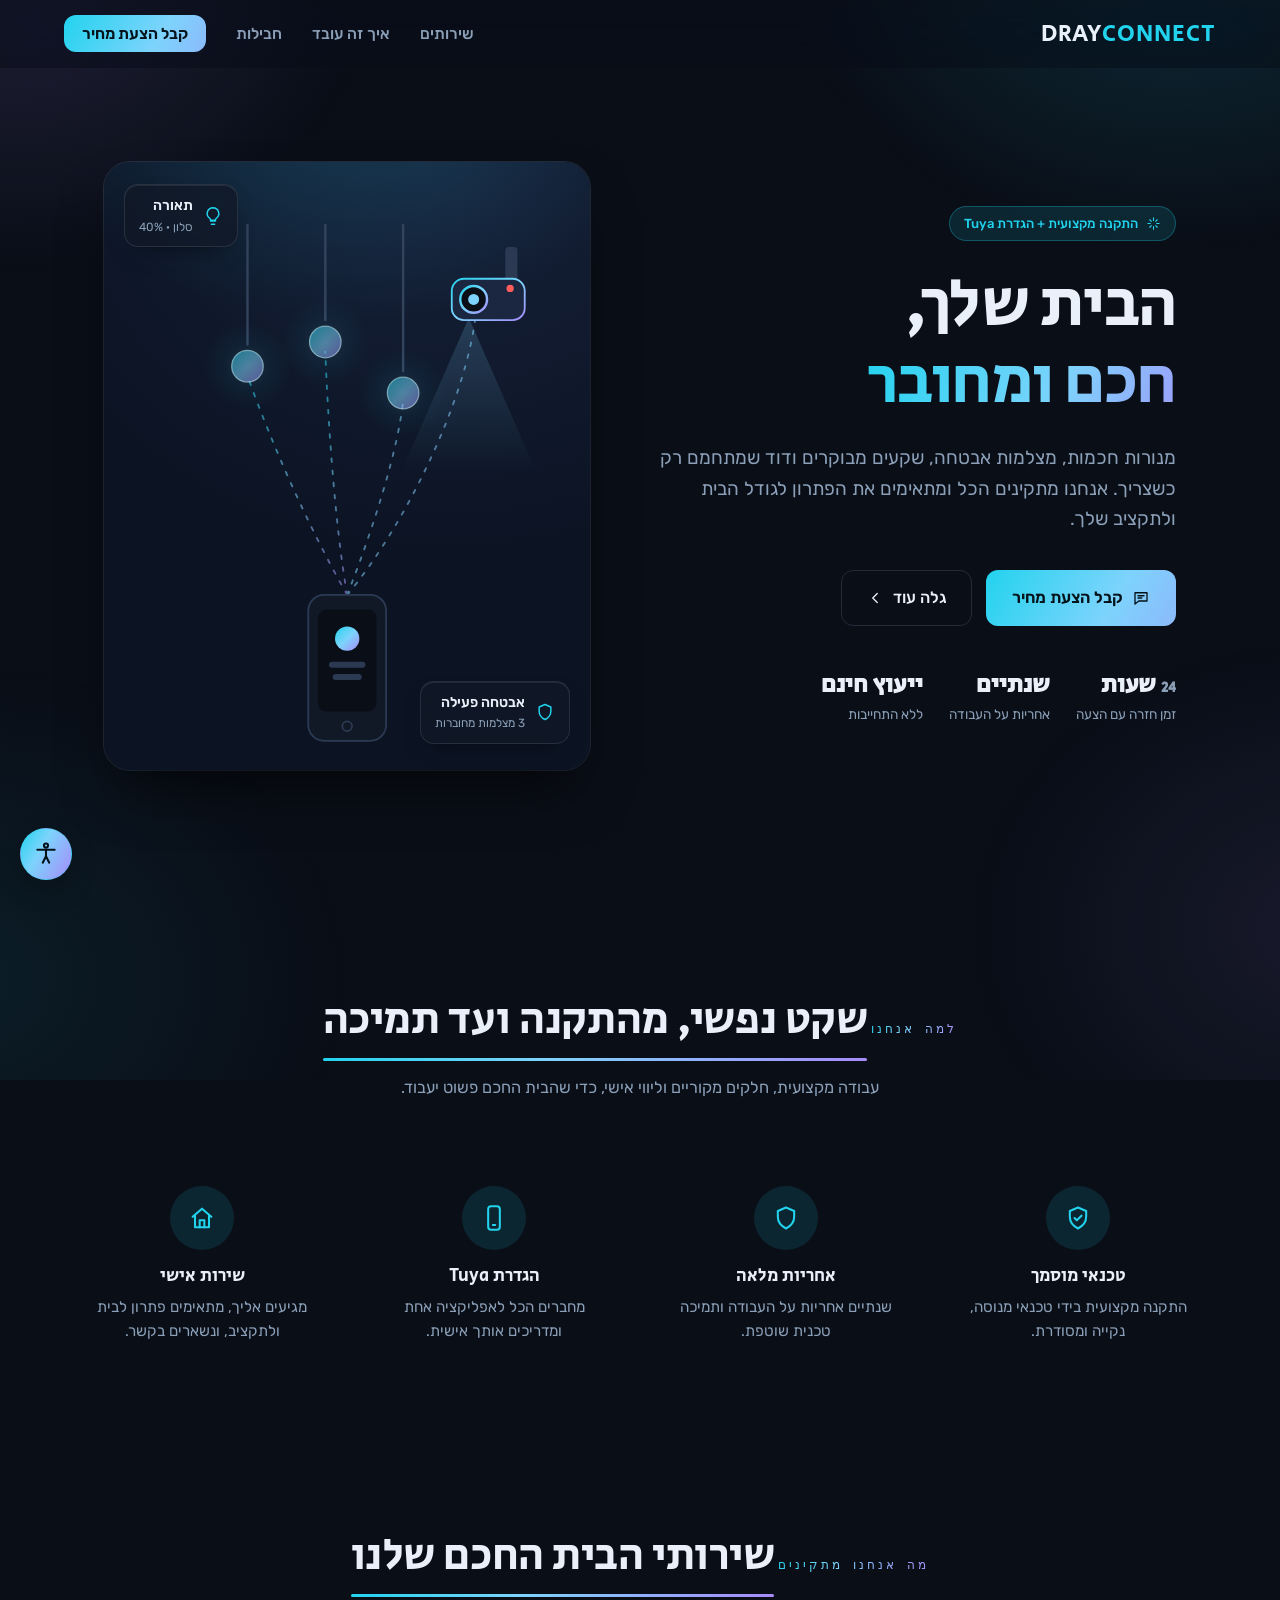
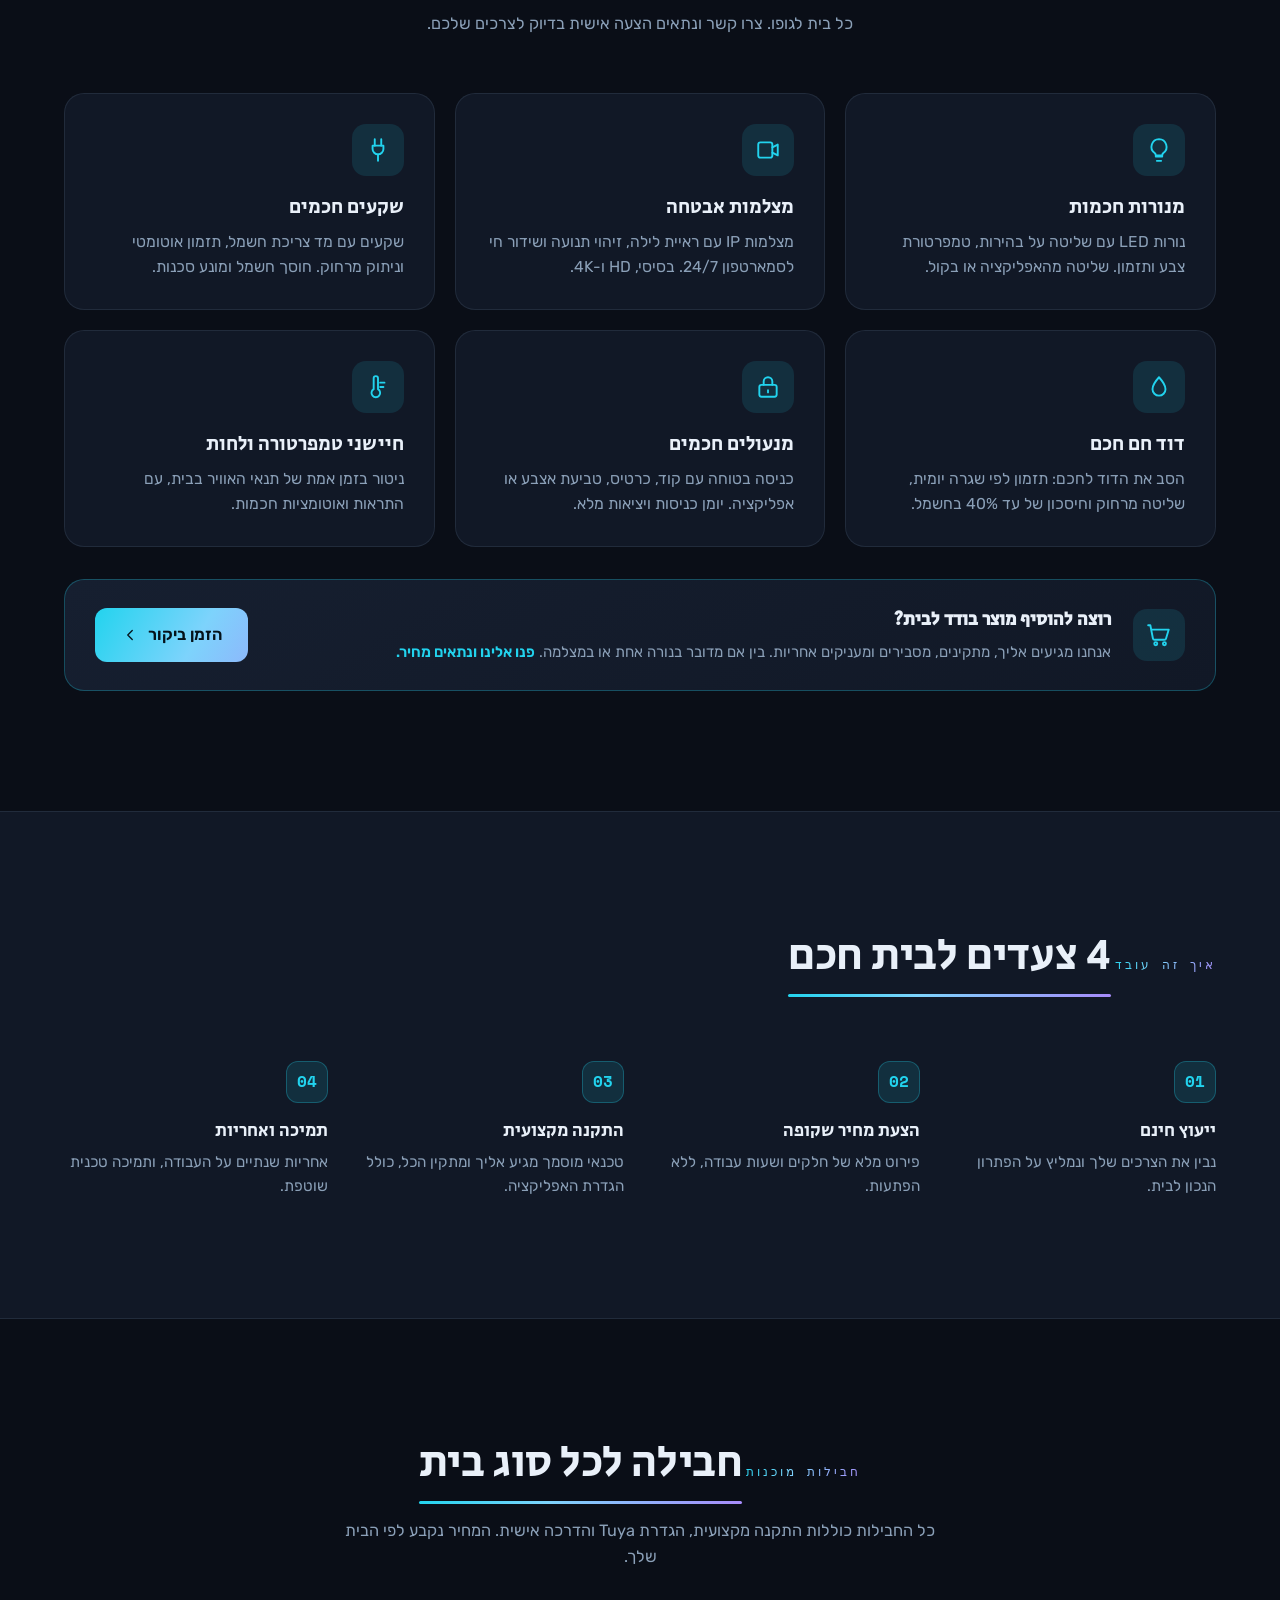
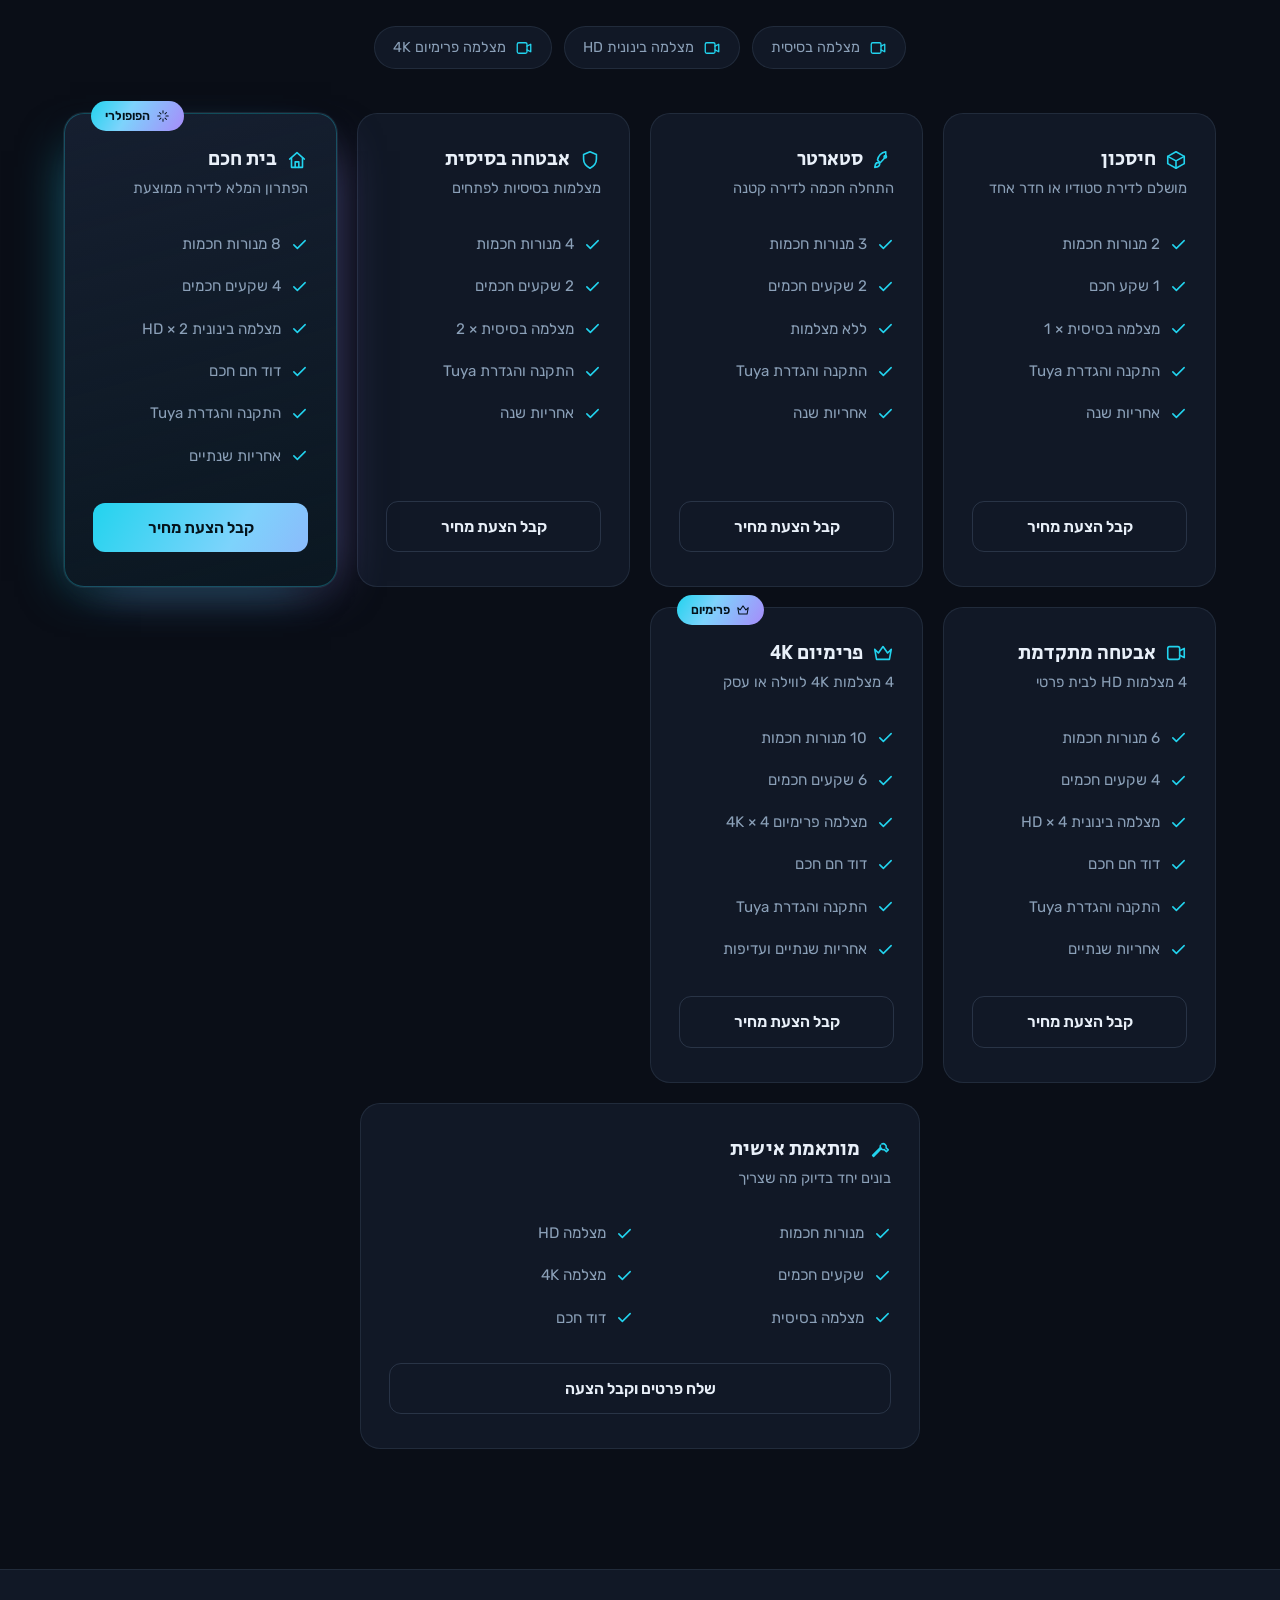
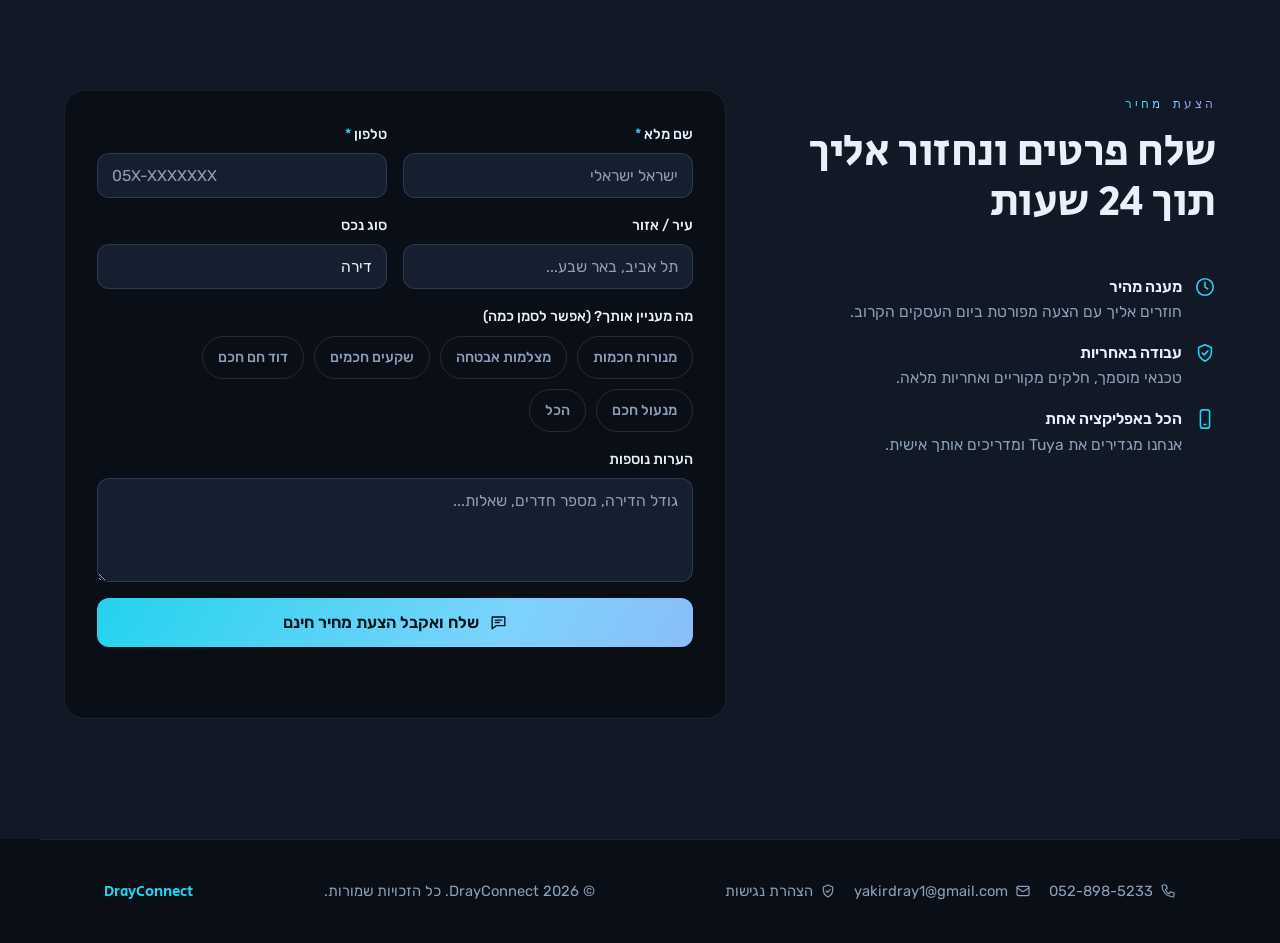
==== index.html @ 4c5d15d2 "DrayConnect web (html.css.js)" ====
<!DOCTYPE html>
<html lang="he" dir="rtl">
<head>
  <meta charset="UTF-8">
  <meta name="viewport" content="width=device-width, initial-scale=1.0">
  <title>DrayConnect | בית חכם בלחיצת כפתור</title>
  <meta name="description" content="DrayConnect מתקינה בתים חכמים: מנורות, מצלמות, שקעים ודוד חכם. ייעוץ חינם, התקנה מקצועית והגדרת Tuya. קבלו הצעת מחיר תוך 24 שעות.">
  <link rel="preconnect" href="https://fonts.googleapis.com">
  <link rel="preconnect" href="https://fonts.gstatic.com" crossorigin>
  <link href="https://fonts.googleapis.com/css2?family=Secular+One&family=Rubik:wght@400;500;600;700&family=Heebo:wght@400;500;600&family=Space+Mono:wght@400;700&display=swap" rel="stylesheet">
  <link rel="stylesheet" href="style.css">
  <!-- Accessibility prefs bootstrap: applies saved user preferences before first paint (no flash) -->
  <script>
    (function () {
      try {
        var raw = localStorage.getItem('drayconnect_a11y_v1');
        if (!raw) return;
        var p = JSON.parse(raw);
        if (p.version !== 1) return;
        var c = document.documentElement.classList;
        c.toggle('a11y-links', !!p.links);
        c.toggle('a11y-contrast-high', p.contrast === 'high');
        c.toggle('a11y-contrast-invert', p.contrast === 'invert');
        c.toggle('a11y-contrast-mono', p.contrast === 'mono');
        c.toggle('a11y-text-115', p.textSize === 115);
        c.toggle('a11y-text-130', p.textSize === 130);
        c.toggle('a11y-text-150', p.textSize === 150);
        c.toggle('a11y-lines-16', p.lineSpacing === 16);
        c.toggle('a11y-lines-20', p.lineSpacing === 20);
        c.toggle('a11y-readable-font', !!p.readableFont);
        c.toggle('a11y-highlight-headings', !!p.highlightHeadings);
        c.toggle('a11y-cursor-black', !!p.cursorBlack);
        c.toggle('a11y-cursor-large', !!p.cursorLarge);
        c.toggle('a11y-reduce-motion', !!p.reduceMotion);
      } catch (e) {}
    })();
  </script>
</head>
<body>

  <!-- Skip link (IS 5568 / WCAG 2.4.1) -->
  <a href="#main" class="skip-link">דלג לתוכן הראשי</a>

  <!-- ICON SPRITE (Phosphor-style stroke set) -->
  <svg width="0" height="0" style="position:absolute" aria-hidden="true">
    <defs>
      <symbol id="i-bulb" viewBox="0 0 24 24"><path d="M9 18h6M10 22h4"/><path d="M12 2a7 7 0 0 0-4 12.7c.6.5 1 1.3 1 2.1V17h6v-.2c0-.8.4-1.6 1-2.1A7 7 0 0 0 12 2Z"/></symbol>
      <symbol id="i-cam" viewBox="0 0 24 24"><path d="M3 7a2 2 0 0 1 2-2h9a2 2 0 0 1 2 2v10a2 2 0 0 1-2 2H5a2 2 0 0 1-2-2Z"/><path d="M16 9.5 21 7v10l-5-2.5"/></symbol>
      <symbol id="i-plug" viewBox="0 0 24 24"><path d="M9 2v6M15 2v6"/><path d="M7 8h10v3a5 5 0 0 1-10 0Z"/><path d="M12 16v6"/></symbol>
      <symbol id="i-water" viewBox="0 0 24 24"><path d="M12 3s6 6.6 6 11a6 6 0 0 1-12 0c0-4.4 6-11 6-11Z"/></symbol>
      <symbol id="i-lock" viewBox="0 0 24 24"><rect x="4" y="10" width="16" height="11" rx="2"/><path d="M8 10V7a4 4 0 0 1 8 0v3"/><path d="M12 15v2"/></symbol>
      <symbol id="i-temp" viewBox="0 0 24 24"><path d="M12 14V4a2 2 0 0 0-4 0v10a4 4 0 1 0 4 0Z"/><path d="M14 8h4M14 12h3"/></symbol>
      <symbol id="i-cart" viewBox="0 0 24 24"><circle cx="9" cy="20" r="1.4"/><circle cx="17" cy="20" r="1.4"/><path d="M2 3h2l2.4 12.2a1.5 1.5 0 0 0 1.5 1.2h9.1a1.5 1.5 0 0 0 1.5-1.2L21 7H5.5"/></symbol>
      <symbol id="i-shield" viewBox="0 0 24 24"><path d="M12 3 5 6v5c0 4.5 3 8 7 10 4-2 7-5.5 7-10V6Z"/></symbol>
      <symbol id="i-home" viewBox="0 0 24 24"><path d="M4 11 12 4l8 7"/><path d="M6 10v10h12V10"/><path d="M10 20v-6h4v6"/></symbol>
      <symbol id="i-package" viewBox="0 0 24 24"><path d="M3 8 12 3l9 5v8l-9 5-9-5Z"/><path d="M3 8l9 5 9-5M12 13v8"/></symbol>
      <symbol id="i-rocket" viewBox="0 0 24 24"><path d="M5 15c-1.5 1-2 5-2 5s4-.5 5-2c.6-.9.5-2.1-.4-2.9-.9-.8-2-.7-2.6.9Z"/><path d="M9 15l-3-3c1-5 4-8 9-9 1 5-2 8-6 12Z"/><circle cx="14.5" cy="8.5" r="1.3"/></symbol>
      <symbol id="i-crown" viewBox="0 0 24 24"><path d="M3 8l4 4 5-7 5 7 4-4-2 11H5Z"/></symbol>
      <symbol id="i-tools" viewBox="0 0 24 24"><path d="M14 6.5a3.5 3.5 0 0 1 4.7 4.2L21 13l-2 2-2.3-2.3a3.5 3.5 0 0 1-4.2-4.7"/><path d="M12.5 10.5 4 19l1 1 8.5-8.5"/></symbol>
      <symbol id="i-check" viewBox="0 0 24 24"><path d="M4 12.5 9 17.5 20 6.5"/></symbol>
      <symbol id="i-chat" viewBox="0 0 24 24"><path d="M4 5h16v11H9l-5 4Z"/><path d="M8 9h8M8 12h5"/></symbol>
      <symbol id="i-arrow" viewBox="0 0 24 24"><path d="M15 6l-6 6 6 6"/></symbol>
      <symbol id="i-phone" viewBox="0 0 24 24"><path d="M5 3h4l2 5-3 2a12 12 0 0 0 6 6l2-3 5 2v4a2 2 0 0 1-2 2A17 17 0 0 1 3 5a2 2 0 0 1 2-2Z"/></symbol>
      <symbol id="i-mail" viewBox="0 0 24 24"><rect x="3" y="5" width="18" height="14" rx="2"/><path d="m3 7 9 6 9-6"/></symbol>
      <symbol id="i-spark" viewBox="0 0 24 24"><path d="M12 3v4M12 17v4M3 12h4M17 12h4M6 6l2.5 2.5M15.5 15.5 18 18M18 6l-2.5 2.5M8.5 15.5 6 18"/></symbol>
      <symbol id="i-app" viewBox="0 0 24 24"><rect x="7" y="2" width="10" height="20" rx="2.5"/><path d="M11 18h2"/></symbol>
      <symbol id="i-clock" viewBox="0 0 24 24"><circle cx="12" cy="12" r="9"/><path d="M12 7v5l3 2"/></symbol>
      <symbol id="i-badge" viewBox="0 0 24 24"><path d="M12 3 5 6v5c0 4.5 3 8 7 10 4-2 7-5.5 7-10V6Z"/><path d="M9 12l2 2 4-4"/></symbol>
    </defs>
  </svg>

  <!-- NAV -->
  <header>
    <nav id="nav" aria-label="ניווט ראשי">
      <a href="#" class="logo" aria-label="DrayConnect, לדף הבית">DRAY<span>CONNECT</span></a>
      <ul class="nav-links">
        <li><a href="#services">שירותים</a></li>
        <li><a href="#process">איך זה עובד</a></li>
        <li><a href="#pricing">חבילות</a></li>
        <li class="nav-cta-li"><a href="#quote" class="nav-cta">קבל הצעת מחיר</a></li>
      </ul>
    </nav>
  </header>

  <!-- MAIN -->
  <main id="main" tabindex="-1">

  <!-- HERO -->
  <section class="hero" aria-labelledby="hero-title">
    <div class="hero-copy">
      <span class="hero-eyebrow"><svg class="ic" aria-hidden="true" focusable="false"><use href="#i-spark"/></svg> התקנה מקצועית + הגדרת Tuya</span>
      <h1 id="hero-title">הבית שלך,<br><span class="highlight">חכם ומחובר</span></h1>
      <p class="hero-sub">
        מנורות חכמות, מצלמות אבטחה, שקעים מבוקרים ודוד שמתחמם רק כשצריך.
        אנחנו מתקינים הכל ומתאימים את הפתרון לגודל הבית ולתקציב שלך.
      </p>
      <div class="hero-btns">
        <a href="#quote" class="btn-primary"><svg class="ic" aria-hidden="true" focusable="false"><use href="#i-chat"/></svg> קבל הצעת מחיר</a>
        <a href="#services" class="btn-secondary">גלה עוד <svg class="ic" aria-hidden="true" focusable="false"><use href="#i-arrow"/></svg></a>
      </div>
      <div class="hero-trust">
        <div><b><span class="count" data-count="24">24</span> שעות</b><span>זמן חזרה עם הצעה</span></div>
        <div><b>שנתיים</b><span>אחריות על העבודה</span></div>
        <div><b>ייעוץ חינם</b><span>ללא התחייבות</span></div>
      </div>
    </div>

    <div class="hero-visual has-scene">
      <svg class="hero-scene" viewBox="0 0 400 500" role="img"
           aria-label="איור מונפש: מצלמת אבטחה חכמה סורקת ושלוש נורות חכמות שנדלקות, מחוברות לאפליקציה בטלפון"
           preserveAspectRatio="xMidYMid slice">
        <defs>
          <linearGradient id="hsGrad" x1="0" y1="0" x2="1" y2="1">
            <stop offset="0" stop-color="#22d3ee"/>
            <stop offset="0.5" stop-color="#7dd3fc"/>
            <stop offset="1" stop-color="#a78bfa"/>
          </linearGradient>
          <radialGradient id="hsGlow" cx="50%" cy="50%" r="50%">
            <stop offset="0" stop-color="#9fecff" stop-opacity="0.95"/>
            <stop offset="55%" stop-color="#22d3ee" stop-opacity="0.35"/>
            <stop offset="100%" stop-color="#22d3ee" stop-opacity="0"/>
          </radialGradient>
          <linearGradient id="hsBeam" x1="0" y1="0" x2="0" y2="1">
            <stop offset="0" stop-color="#7dd3fc" stop-opacity="0.55"/>
            <stop offset="1" stop-color="#7dd3fc" stop-opacity="0"/>
          </linearGradient>
        </defs>

        <!-- ceiling rail -->
        <line x1="30" y1="52" x2="370" y2="52" stroke="url(#hsGrad)" stroke-width="2" opacity="0.35"/>

        <!-- data links: phone -> devices -->
        <g class="hs-links" stroke="url(#hsGrad)" stroke-width="1.5" fill="none" opacity="0.55" stroke-dasharray="3 7" stroke-linecap="round">
          <path d="M200 356 C 168 300 138 232 118 176"/>
          <path d="M200 356 C 190 300 184 210 182 156"/>
          <path d="M200 356 C 222 300 242 236 246 196"/>
          <path d="M200 356 C 250 296 300 190 306 122"/>
        </g>

        <!-- pendant smart bulbs -->
        <g class="hs-bulbs">
          <g class="hs-bulb b1">
            <line x1="118" y1="52" x2="118" y2="150" stroke="#33435c" stroke-width="2" stroke-linecap="round"/>
            <circle class="hs-halo" cx="118" cy="168" r="36" fill="url(#hsGlow)"/>
            <circle class="hs-core" cx="118" cy="168" r="13" fill="url(#hsGrad)"/>
            <circle cx="118" cy="168" r="13" fill="none" stroke="#cffcff" stroke-width="1" opacity="0.5"/>
          </g>
          <g class="hs-bulb b2">
            <line x1="182" y1="52" x2="182" y2="130" stroke="#33435c" stroke-width="2" stroke-linecap="round"/>
            <circle class="hs-halo" cx="182" cy="148" r="36" fill="url(#hsGlow)"/>
            <circle class="hs-core" cx="182" cy="148" r="13" fill="url(#hsGrad)"/>
            <circle cx="182" cy="148" r="13" fill="none" stroke="#cffcff" stroke-width="1" opacity="0.5"/>
          </g>
          <g class="hs-bulb b3">
            <line x1="246" y1="52" x2="246" y2="172" stroke="#33435c" stroke-width="2" stroke-linecap="round"/>
            <circle class="hs-halo" cx="246" cy="190" r="36" fill="url(#hsGlow)"/>
            <circle class="hs-core" cx="246" cy="190" r="13" fill="url(#hsGrad)"/>
            <circle cx="246" cy="190" r="13" fill="none" stroke="#cffcff" stroke-width="1" opacity="0.5"/>
          </g>
        </g>

        <!-- security camera (static mount + panning head) -->
        <rect x="330" y="70" width="10" height="28" rx="3" fill="#2b3a52"/>
        <g class="hs-cam">
          <path class="hs-beam" d="M300 128 L244 256 L356 256 Z" fill="url(#hsBeam)"/>
          <rect x="286" y="96" width="60" height="34" rx="10" fill="#1b2740" stroke="url(#hsGrad)" stroke-width="1.5"/>
          <circle cx="304" cy="113" r="11" fill="#0a0e17" stroke="url(#hsGrad)" stroke-width="2"/>
          <circle cx="304" cy="113" r="4.5" fill="#7dd3fc"/>
          <circle class="hs-rec" cx="334" cy="104" r="3" fill="#ff5c5c"/>
        </g>

        <!-- phone / app hub -->
        <g class="hs-phone">
          <rect x="168" y="356" width="64" height="120" rx="13" fill="#111826" stroke="#2b3a52" stroke-width="1.5"/>
          <rect x="176" y="368" width="48" height="84" rx="7" fill="#0a0e17"/>
          <circle cx="200" cy="392" r="10" fill="url(#hsGrad)"/>
          <rect x="185" y="411" width="30" height="5" rx="2.5" fill="#2b3a52"/>
          <rect x="188" y="421" width="24" height="5" rx="2.5" fill="#2b3a52"/>
          <circle cx="200" cy="464" r="4" fill="none" stroke="#2b3a52" stroke-width="1.5"/>
        </g>
      </svg>
      <div class="hero-chip c1">
        <svg class="ic" aria-hidden="true" focusable="false"><use href="#i-bulb"/></svg>
        <div><b>תאורה</b><small>סלון · 40%</small></div>
      </div>
      <div class="hero-chip c2">
        <svg class="ic" aria-hidden="true" focusable="false"><use href="#i-shield"/></svg>
        <div><b>אבטחה פעילה</b><small>3 מצלמות מחוברות</small></div>
      </div>
    </div>
  </section>

  <!-- TRUST & AUTHORITY -->
  <section class="trust" id="trust" aria-labelledby="trust-title">
    <div class="trust-inner">
      <div class="section-header center reveal">
        <span class="section-tag">למה אנחנו</span>
        <h2 class="section-title" id="trust-title">שקט נפשי, מהתקנה ועד תמיכה</h2>
        <p class="section-sub">עבודה מקצועית, חלקים מקוריים וליווי אישי, כדי שהבית החכם פשוט יעבוד.</p>
      </div>
      <div class="trust-grid">
        <div class="trust-badge reveal" style="--i:0">
          <div class="trust-ic"><svg class="ic" aria-hidden="true" focusable="false"><use href="#i-badge"/></svg></div>
          <h3>טכנאי מוסמך</h3>
          <p>התקנה מקצועית בידי טכנאי מנוסה, נקייה ומסודרת.</p>
        </div>
        <div class="trust-badge reveal" style="--i:1">
          <div class="trust-ic"><svg class="ic" aria-hidden="true" focusable="false"><use href="#i-shield"/></svg></div>
          <h3>אחריות מלאה</h3>
          <p>שנתיים אחריות על העבודה ותמיכה טכנית שוטפת.</p>
        </div>
        <div class="trust-badge reveal" style="--i:2">
          <div class="trust-ic"><svg class="ic" aria-hidden="true" focusable="false"><use href="#i-app"/></svg></div>
          <h3>הגדרת Tuya</h3>
          <p>מחברים הכל לאפליקציה אחת ומדריכים אותך אישית.</p>
        </div>
        <div class="trust-badge reveal" style="--i:3">
          <div class="trust-ic"><svg class="ic" aria-hidden="true" focusable="false"><use href="#i-home"/></svg></div>
          <h3>שירות אישי</h3>
          <p>מגיעים אליך, מתאימים פתרון לבית ולתקציב, ונשארים בקשר.</p>
        </div>
      </div>
    </div>
  </section>

  <!-- SERVICES -->
  <section class="services" id="services">
    <div class="services-inner">
      <div class="section-header center reveal">
        <span class="section-tag">מה אנחנו מתקינים</span>
        <h2 class="section-title">שירותי הבית החכם שלנו</h2>
        <p class="section-sub">כל בית לגופו. צרו קשר ונתאים הצעה אישית בדיוק לצרכים שלכם.</p>
      </div>

      <div class="services-grid">
        <div class="service-card reveal" style="--i:0">
          <div class="service-icon"><svg class="ic" aria-hidden="true" focusable="false"><use href="#i-bulb"/></svg></div>
          <h3>מנורות חכמות</h3>
          <p>נורות LED עם שליטה על בהירות, טמפרטורת צבע ותזמון. שליטה מהאפליקציה או בקול.</p>
        </div>
        <div class="service-card reveal" style="--i:1">
          <div class="service-icon"><svg class="ic" aria-hidden="true" focusable="false"><use href="#i-cam"/></svg></div>
          <h3>מצלמות אבטחה</h3>
          <p>מצלמות IP עם ראיית לילה, זיהוי תנועה ושידור חי לסמארטפון 24/7. בסיסי, HD ו-4K.</p>
        </div>
        <div class="service-card reveal" style="--i:2">
          <div class="service-icon"><svg class="ic" aria-hidden="true" focusable="false"><use href="#i-plug"/></svg></div>
          <h3>שקעים חכמים</h3>
          <p>שקעים עם מד צריכת חשמל, תזמון אוטומטי וניתוק מרחוק. חוסך חשמל ומונע סכנות.</p>
        </div>
        <div class="service-card reveal" style="--i:3">
          <div class="service-icon"><svg class="ic" aria-hidden="true" focusable="false"><use href="#i-water"/></svg></div>
          <h3>דוד חם חכם</h3>
          <p>הסב את הדוד לחכם: תזמון לפי שגרה יומית, שליטה מרחוק וחיסכון של עד 40% בחשמל.</p>
        </div>
        <div class="service-card reveal" style="--i:4">
          <div class="service-icon"><svg class="ic" aria-hidden="true" focusable="false"><use href="#i-lock"/></svg></div>
          <h3>מנעולים חכמים</h3>
          <p>כניסה בטוחה עם קוד, כרטיס, טביעת אצבע או אפליקציה. יומן כניסות ויציאות מלא.</p>
        </div>
        <div class="service-card reveal" style="--i:5">
          <div class="service-icon"><svg class="ic" aria-hidden="true" focusable="false"><use href="#i-temp"/></svg></div>
          <h3>חיישני טמפרטורה ולחות</h3>
          <p>ניטור בזמן אמת של תנאי האוויר בבית, עם התראות ואוטומציות חכמות.</p>
        </div>
      </div>

      <!-- SINGLE PRODUCT CALLOUT -->
      <div class="callout reveal">
        <div class="callout-icon"><svg class="ic" aria-hidden="true" focusable="false"><use href="#i-cart"/></svg></div>
        <div class="callout-text">
          <b>רוצה להוסיף מוצר בודד לבית?</b>
          <p>אנחנו מגיעים אליך, מתקינים, מסבירים ומעניקים אחריות. בין אם מדובר בנורה אחת או במצלמה. <em>פנו אלינו ונתאים מחיר.</em></p>
        </div>
        <a href="#quote" class="btn-primary" style="white-space:nowrap">הזמן ביקור <svg class="ic" aria-hidden="true" focusable="false"><use href="#i-arrow"/></svg></a>
      </div>
    </div>
  </section>

  <!-- PROCESS -->
  <section class="process" id="process">
    <div class="process-inner">
      <div class="section-header reveal">
        <span class="section-tag">איך זה עובד</span>
        <h2 class="section-title">4 צעדים לבית חכם</h2>
      </div>
      <div class="steps">
        <div class="step reveal" style="--i:0">
          <div class="step-num">01</div>
          <h3>ייעוץ חינם</h3>
          <p>נבין את הצרכים שלך ונמליץ על הפתרון הנכון לבית.</p>
        </div>
        <div class="step reveal" style="--i:1">
          <div class="step-num">02</div>
          <h3>הצעת מחיר שקופה</h3>
          <p>פירוט מלא של חלקים ושעות עבודה, ללא הפתעות.</p>
        </div>
        <div class="step reveal" style="--i:2">
          <div class="step-num">03</div>
          <h3>התקנה מקצועית</h3>
          <p>טכנאי מוסמך מגיע אליך ומתקין הכל, כולל הגדרת האפליקציה.</p>
        </div>
        <div class="step reveal" style="--i:3">
          <div class="step-num">04</div>
          <h3>תמיכה ואחריות</h3>
          <p>אחריות שנתיים על העבודה, ותמיכה טכנית שוטפת.</p>
        </div>
      </div>
    </div>
  </section>

  <!-- PRICING -->
  <section class="pricing" id="pricing">
    <div class="pricing-inner">
      <div class="section-header center reveal">
        <span class="section-tag">חבילות מוכנות</span>
        <h2 class="section-title">חבילה לכל סוג בית</h2>
        <p class="section-sub">כל החבילות כוללות התקנה מקצועית, הגדרת Tuya והדרכה אישית. המחיר נקבע לפי הבית שלך.</p>
      </div>

      <!-- CAMERA TIER LEGEND -->
      <div class="tier-legend reveal">
        <span class="lg"><svg class="ic" aria-hidden="true" focusable="false"><use href="#i-cam"/></svg> מצלמה בסיסית</span>
        <span class="lg"><svg class="ic" aria-hidden="true" focusable="false"><use href="#i-cam"/></svg> מצלמה בינונית HD</span>
        <span class="lg"><svg class="ic" aria-hidden="true" focusable="false"><use href="#i-cam"/></svg> מצלמה פרימיום 4K</span>
      </div>

      <div class="pricing-grid">

        <div class="price-card reveal" style="--i:0">
          <div class="price-name"><svg class="ic" aria-hidden="true" focusable="false"><use href="#i-package"/></svg> חיסכון</div>
          <div class="price-note">מושלם לדירת סטודיו או חדר אחד</div>
          <ul class="price-features">
            <li><svg class="ic" aria-hidden="true" focusable="false"><use href="#i-check"/></svg> 2 מנורות חכמות</li>
            <li><svg class="ic" aria-hidden="true" focusable="false"><use href="#i-check"/></svg> 1 שקע חכם</li>
            <li><svg class="ic" aria-hidden="true" focusable="false"><use href="#i-check"/></svg> מצלמה בסיסית × 1</li>
            <li><svg class="ic" aria-hidden="true" focusable="false"><use href="#i-check"/></svg> התקנה והגדרת Tuya</li>
            <li><svg class="ic" aria-hidden="true" focusable="false"><use href="#i-check"/></svg> אחריות שנה</li>
          </ul>
          <a href="#quote" class="btn-outline">קבל הצעת מחיר</a>
        </div>

        <div class="price-card reveal" style="--i:1">
          <div class="price-name"><svg class="ic" aria-hidden="true" focusable="false"><use href="#i-rocket"/></svg> סטארטר</div>
          <div class="price-note">התחלה חכמה לדירה קטנה</div>
          <ul class="price-features">
            <li><svg class="ic" aria-hidden="true" focusable="false"><use href="#i-check"/></svg> 3 מנורות חכמות</li>
            <li><svg class="ic" aria-hidden="true" focusable="false"><use href="#i-check"/></svg> 2 שקעים חכמים</li>
            <li><svg class="ic" aria-hidden="true" focusable="false"><use href="#i-check"/></svg> ללא מצלמות</li>
            <li><svg class="ic" aria-hidden="true" focusable="false"><use href="#i-check"/></svg> התקנה והגדרת Tuya</li>
            <li><svg class="ic" aria-hidden="true" focusable="false"><use href="#i-check"/></svg> אחריות שנה</li>
          </ul>
          <a href="#quote" class="btn-outline">קבל הצעת מחיר</a>
        </div>

        <div class="price-card reveal" style="--i:2">
          <div class="price-name"><svg class="ic" aria-hidden="true" focusable="false"><use href="#i-shield"/></svg> אבטחה בסיסית</div>
          <div class="price-note">מצלמות בסיסיות לפתחים</div>
          <ul class="price-features">
            <li><svg class="ic" aria-hidden="true" focusable="false"><use href="#i-check"/></svg> 4 מנורות חכמות</li>
            <li><svg class="ic" aria-hidden="true" focusable="false"><use href="#i-check"/></svg> 2 שקעים חכמים</li>
            <li><svg class="ic" aria-hidden="true" focusable="false"><use href="#i-check"/></svg> מצלמה בסיסית × 2</li>
            <li><svg class="ic" aria-hidden="true" focusable="false"><use href="#i-check"/></svg> התקנה והגדרת Tuya</li>
            <li><svg class="ic" aria-hidden="true" focusable="false"><use href="#i-check"/></svg> אחריות שנה</li>
          </ul>
          <a href="#quote" class="btn-outline">קבל הצעת מחיר</a>
        </div>

        <div class="price-card featured reveal" style="--i:3">
          <div class="featured-badge"><svg class="ic" aria-hidden="true" focusable="false"><use href="#i-spark"/></svg> הפופולרי</div>
          <div class="price-name"><svg class="ic" aria-hidden="true" focusable="false"><use href="#i-home"/></svg> בית חכם</div>
          <div class="price-note">הפתרון המלא לדירה ממוצעת</div>
          <ul class="price-features">
            <li><svg class="ic" aria-hidden="true" focusable="false"><use href="#i-check"/></svg> 8 מנורות חכמות</li>
            <li><svg class="ic" aria-hidden="true" focusable="false"><use href="#i-check"/></svg> 4 שקעים חכמים</li>
            <li><svg class="ic" aria-hidden="true" focusable="false"><use href="#i-check"/></svg> מצלמה בינונית HD × 2</li>
            <li><svg class="ic" aria-hidden="true" focusable="false"><use href="#i-check"/></svg> דוד חם חכם</li>
            <li><svg class="ic" aria-hidden="true" focusable="false"><use href="#i-check"/></svg> התקנה והגדרת Tuya</li>
            <li><svg class="ic" aria-hidden="true" focusable="false"><use href="#i-check"/></svg> אחריות שנתיים</li>
          </ul>
          <a href="#quote" class="btn-solid">קבל הצעת מחיר</a>
        </div>

        <div class="price-card reveal" style="--i:4">
          <div class="price-name"><svg class="ic" aria-hidden="true" focusable="false"><use href="#i-cam"/></svg> אבטחה מתקדמת</div>
          <div class="price-note">4 מצלמות HD לבית פרטי</div>
          <ul class="price-features">
            <li><svg class="ic" aria-hidden="true" focusable="false"><use href="#i-check"/></svg> 6 מנורות חכמות</li>
            <li><svg class="ic" aria-hidden="true" focusable="false"><use href="#i-check"/></svg> 4 שקעים חכמים</li>
            <li><svg class="ic" aria-hidden="true" focusable="false"><use href="#i-check"/></svg> מצלמה בינונית HD × 4</li>
            <li><svg class="ic" aria-hidden="true" focusable="false"><use href="#i-check"/></svg> דוד חם חכם</li>
            <li><svg class="ic" aria-hidden="true" focusable="false"><use href="#i-check"/></svg> התקנה והגדרת Tuya</li>
            <li><svg class="ic" aria-hidden="true" focusable="false"><use href="#i-check"/></svg> אחריות שנתיים</li>
          </ul>
          <a href="#quote" class="btn-outline">קבל הצעת מחיר</a>
        </div>

        <div class="price-card reveal" style="--i:5">
          <div class="featured-badge"><svg class="ic" aria-hidden="true" focusable="false"><use href="#i-crown"/></svg> פרימיום</div>
          <div class="price-name"><svg class="ic" aria-hidden="true" focusable="false"><use href="#i-crown"/></svg> פרימיום 4K</div>
          <div class="price-note">4 מצלמות 4K לווילה או עסק</div>
          <ul class="price-features">
            <li><svg class="ic" aria-hidden="true" focusable="false"><use href="#i-check"/></svg> 10 מנורות חכמות</li>
            <li><svg class="ic" aria-hidden="true" focusable="false"><use href="#i-check"/></svg> 6 שקעים חכמים</li>
            <li><svg class="ic" aria-hidden="true" focusable="false"><use href="#i-check"/></svg> מצלמה פרימיום 4K × 4</li>
            <li><svg class="ic" aria-hidden="true" focusable="false"><use href="#i-check"/></svg> דוד חם חכם</li>
            <li><svg class="ic" aria-hidden="true" focusable="false"><use href="#i-check"/></svg> התקנה והגדרת Tuya</li>
            <li><svg class="ic" aria-hidden="true" focusable="false"><use href="#i-check"/></svg> אחריות שנתיים ועדיפות</li>
          </ul>
          <a href="#quote" class="btn-outline">קבל הצעת מחיר</a>
        </div>

        <div class="price-card custom reveal">
          <div class="price-name"><svg class="ic" aria-hidden="true" focusable="false"><use href="#i-tools"/></svg> מותאמת אישית</div>
          <div class="price-note">בונים יחד בדיוק מה שצריך</div>
          <ul class="price-features">
            <li><svg class="ic" aria-hidden="true" focusable="false"><use href="#i-check"/></svg> מנורות חכמות</li>
            <li><svg class="ic" aria-hidden="true" focusable="false"><use href="#i-check"/></svg> שקעים חכמים</li>
            <li><svg class="ic" aria-hidden="true" focusable="false"><use href="#i-check"/></svg> מצלמה בסיסית</li>
            <li><svg class="ic" aria-hidden="true" focusable="false"><use href="#i-check"/></svg> מצלמה HD</li>
            <li><svg class="ic" aria-hidden="true" focusable="false"><use href="#i-check"/></svg> מצלמה 4K</li>
            <li><svg class="ic" aria-hidden="true" focusable="false"><use href="#i-check"/></svg> דוד חכם</li>
          </ul>
          <a href="#quote" class="btn-outline">שלח פרטים וקבל הצעה</a>
        </div>

      </div>
    </div>
  </section>

  <!-- QUOTE FORM -->
  <section class="quote-section" id="quote">
    <div class="quote-wrap">
      <aside class="quote-aside reveal">
        <span class="section-tag">הצעת מחיר</span>
        <h2 class="section-title">שלח פרטים ונחזור אליך תוך 24 שעות</h2>
        <ul class="quote-points">
          <li><svg class="ic" aria-hidden="true" focusable="false"><use href="#i-clock"/></svg><span><b>מענה מהיר</b>חוזרים אליך עם הצעה מפורטת ביום העסקים הקרוב.</span></li>
          <li><svg class="ic" aria-hidden="true" focusable="false"><use href="#i-badge"/></svg><span><b>עבודה באחריות</b>טכנאי מוסמך, חלקים מקוריים ואחריות מלאה.</span></li>
          <li><svg class="ic" aria-hidden="true" focusable="false"><use href="#i-app"/></svg><span><b>הכל באפליקציה אחת</b>אנחנו מגדירים את Tuya ומדריכים אותך אישית.</span></li>
        </ul>
      </aside>

      <form id="quote-form" class="form-card reveal" aria-label="טופס בקשת הצעת מחיר" novalidate>
        <div class="form-grid">
          <div class="field">
            <label for="q-name">שם מלא <span class="req" aria-hidden="true">*</span></label>
            <input id="q-name" name="name" type="text" placeholder="ישראל ישראלי" autocomplete="name"
                   required aria-required="true" aria-invalid="false" aria-describedby="q-name-error">
            <span id="q-name-error" class="field-error" role="alert" hidden>נא למלא שם מלא</span>
          </div>
          <div class="field">
            <label for="q-phone">טלפון <span class="req" aria-hidden="true">*</span></label>
            <input id="q-phone" name="phone" type="tel" dir="ltr" inputmode="tel" placeholder="05X-XXXXXXX"
                   autocomplete="tel" required aria-required="true" aria-invalid="false"
                   aria-describedby="q-phone-error">
            <span id="q-phone-error" class="field-error" role="alert" hidden>נא למלא מספר טלפון תקין (לפחות 9 ספרות)</span>
          </div>
          <div class="field">
            <label for="q-city">עיר / אזור</label>
            <input id="q-city" name="city" type="text" placeholder="תל אביב, באר שבע..." autocomplete="address-level2">
          </div>
          <div class="field">
            <label for="q-type">סוג נכס</label>
            <select id="q-type" name="propertyType">
              <option>דירה</option>
              <option>בית פרטי</option>
              <option>וילה</option>
              <option>משרד / עסק</option>
            </select>
          </div>
          <fieldset class="field form-full chips-field">
            <legend>מה מעניין אותך? (אפשר לסמן כמה)</legend>
            <div class="chips">
              <label class="chip-check"><input type="checkbox" name="interest" value="מנורות"> מנורות חכמות</label>
              <label class="chip-check"><input type="checkbox" name="interest" value="מצלמות"> מצלמות אבטחה</label>
              <label class="chip-check"><input type="checkbox" name="interest" value="שקעים"> שקעים חכמים</label>
              <label class="chip-check"><input type="checkbox" name="interest" value="דוד"> דוד חם חכם</label>
              <label class="chip-check"><input type="checkbox" name="interest" value="מנעול"> מנעול חכם</label>
              <label class="chip-check"><input type="checkbox" name="interest" value="הכל"> הכל</label>
            </div>
          </fieldset>
          <div class="field form-full">
            <label for="q-notes">הערות נוספות</label>
            <textarea id="q-notes" name="notes" placeholder="גודל הדירה, מספר חדרים, שאלות..."></textarea>
          </div>
          <div class="form-full">
            <button type="submit" class="submit-btn"><svg class="ic" aria-hidden="true" focusable="false"><use href="#i-chat"/></svg> שלח ואקבל הצעת מחיר חינם</button>
          </div>
          <p id="form-status" class="form-status" role="status" aria-live="polite"></p>
        </div>
      </form>
    </div>
  </section>

  </main>

  <!-- FOOTER -->
  <footer>
    <div class="foot-contact">
      <a href="tel:0528985233"><svg class="ic" aria-hidden="true" focusable="false"><use href="#i-phone"/></svg> 052-898-5233</a>
      <a href="mailto:yakirdray1@gmail.com"><svg class="ic" aria-hidden="true" focusable="false"><use href="#i-mail"/></svg> yakirdray1@gmail.com</a>
      <a href="accessibility.html"><svg class="ic" aria-hidden="true" focusable="false"><use href="#i-badge"/></svg> הצהרת נגישות</a>
    </div>
    <span>© 2026 DrayConnect. כל הזכויות שמורות.</span>
    <span class="foot-brand">DrayConnect</span>
  </footer>

  <script>
    // Nav solidify on scroll (rAF-throttled; passive listener)
    (function () {
      var nav = document.getElementById('nav');
      var ticking = false;
      function update() { nav.classList.toggle('scrolled', window.scrollY > 12); ticking = false; }
      window.addEventListener('scroll', function () {
        if (!ticking) { ticking = true; requestAnimationFrame(update); }
      }, { passive: true });
      update();
    })();

    // Scroll reveal. Content is only hidden once we know JS runs (html.js),
    // and a probe reveals everything if IntersectionObserver never fires.
    (function () {
      var docEl = document.documentElement;
      docEl.classList.add('js');
      var items = [].slice.call(document.querySelectorAll('.reveal'));
      function revealAll() { items.forEach(function (el) { el.classList.add('in'); }); }

      var reduce = window.matchMedia('(prefers-reduced-motion: reduce)').matches;
      if (reduce || !('IntersectionObserver' in window)) { revealAll(); return; }

      var io = new IntersectionObserver(function (entries) {
        entries.forEach(function (e) {
          if (e.isIntersecting) { e.target.classList.add('in'); io.unobserve(e.target); }
        });
      }, { threshold: 0.12, rootMargin: '0px 0px -6% 0px' });
      items.forEach(function (el) { io.observe(el); });

      // Health probe: if IO doesn't fire for an on-screen sentinel, reveal all.
      var probe = document.createElement('div');
      probe.style.cssText = 'position:fixed;top:0;left:0;width:2px;height:2px;pointer-events:none;opacity:0';
      document.body.appendChild(probe);
      var ok = false;
      var probeIO = new IntersectionObserver(function () {
        ok = true; probeIO.disconnect(); probe.remove();
      });
      probeIO.observe(probe);
      window.setTimeout(function () {
        if (!ok) { io.disconnect(); probeIO.disconnect(); if (probe.parentNode) probe.remove(); revealAll(); }
      }, 600);
    })();

    // Accessible form validation (Hebrew errors, role=alert, aria-invalid)
    (function () {
      var form = document.getElementById('quote-form');
      if (!form) return;
      var status = document.getElementById('form-status');

      function setError(input, on) {
        var err = document.getElementById(input.id + '-error');
        input.setAttribute('aria-invalid', on ? 'true' : 'false');
        if (err) err.hidden = !on;
      }
      function validPhone(v) { return (v.replace(/\D/g, '').length >= 9); }

      form.addEventListener('submit', function (e) {
        e.preventDefault();
        var name = document.getElementById('q-name');
        var phone = document.getElementById('q-phone');
        var firstBad = null;
        var nameBad = !name.value.trim();
        var phoneBad = !validPhone(phone.value);
        setError(name, nameBad);
        setError(phone, phoneBad);
        if (nameBad) firstBad = name;
        else if (phoneBad) firstBad = phone;

        if (firstBad) {
          status.textContent = 'לא ניתן לשלוח: יש שדות חובה שחסרים או שגויים.';
          firstBad.focus();
          return;
        }
        status.textContent = 'תודה! הפרטים נקלטו. נחזור אליך תוך 24 שעות.';
        form.reset();
      });

      // Clear a field's error as the user corrects it
      ['q-name', 'q-phone'].forEach(function (id) {
        var el = document.getElementById(id);
        el.addEventListener('input', function () {
          if (el.getAttribute('aria-invalid') === 'true') {
            var okNow = id === 'q-phone' ? validPhone(el.value) : !!el.value.trim();
            if (okNow) setError(el, false);
          }
        });
      });
    })();

    // Count-up on stat numbers when they scroll into view (reduced-motion aware)
    (function () {
      var els = [].slice.call(document.querySelectorAll('.count[data-count]'));
      if (!els.length) return;
      var reduce = window.matchMedia('(prefers-reduced-motion: reduce)').matches;
      function run(el) {
        var target = parseInt(el.getAttribute('data-count'), 10) || 0;
        if (reduce) { el.textContent = target; return; }
        var dur = 1100, start = null;
        function step(t) {
          if (start === null) start = t;
          var p = Math.min((t - start) / dur, 1);
          var eased = 1 - Math.pow(1 - p, 3); // ease-out cubic
          el.textContent = Math.round(target * eased);
          if (p < 1) requestAnimationFrame(step);
        }
        requestAnimationFrame(step);
      }
      if (reduce || !('IntersectionObserver' in window)) { els.forEach(run); return; }
      var io = new IntersectionObserver(function (entries) {
        entries.forEach(function (e) { if (e.isIntersecting) { run(e.target); io.unobserve(e.target); } });
      }, { threshold: 0.6 });
      els.forEach(function (el) { io.observe(el); });
      // If IO never fires, the element keeps its HTML value (the final number) — no broken state.
    })();
  </script>

  <!-- Accessibility preferences widget (IS 5568 / Regulation 35) -->
  <script src="a11y.js" defer></script>
</body>
</html>
---- style.css ----
:root {
  /* Surfaces (off-black navy, never pure #000) */
  --bg:        #0a0e17;
  --surface:   #111826;
  --surface-2: #161f30;
  --elevated:  #1b2740;

  /* Brand accent system: cyan primary + violet second, locked as ONE gradient */
  --accent:      #22d3ee;
  --accent-2:    #a78bfa;
  --accent-soft: rgba(34, 211, 238, 0.12);
  --accent-line: rgba(34, 211, 238, 0.28);
  --accent-ink:  #04121a;
  --grad:        linear-gradient(120deg, #22d3ee 0%, #7dd3fc 40%, #a78bfa 100%);
  --grad-bright: linear-gradient(120deg, #34d9f2 0%, #b39dff 100%);

  /* Text */
  --text:  #e9f0f9;
  --muted: #8ba0b8;
  --faint: #5f7594;

  /* Lines */
  --border:  rgba(148, 179, 214, 0.12);
  --border-2: rgba(148, 179, 214, 0.18);

  /* Tinted shadows (not neon glows) */
  --shadow-sm: 0 1px 2px rgba(0,0,0,0.4);
  --shadow-md: 0 12px 30px -12px rgba(0,0,0,0.6), 0 0 0 1px var(--border);
  --shadow-lg: 0 30px 60px -20px rgba(0,0,0,0.7), 0 0 0 1px var(--border-2);
  --shadow-accent: 0 18px 40px -16px rgba(34, 211, 238, 0.35);

  /* Radius scale (locked) */
  --r-btn:   12px;
  --r-card:  20px;
  --r-input: 12px;

  /* Motion (strong custom curves — Emil) */
  --ease-out:    cubic-bezier(0.23, 1, 0.32, 1);
  --ease-in-out: cubic-bezier(0.77, 0, 0.175, 1);
  --spring:      cubic-bezier(0.34, 1.4, 0.5, 1);

  --maxw: 1200px;
}

* { margin: 0; padding: 0; box-sizing: border-box; }

html { scroll-behavior: smooth; }

body {
  font-family: 'Rubik', 'Heebo', system-ui, sans-serif;
  background: var(--bg);
  color: var(--text);
  overflow-x: hidden;
  line-height: 1.6;
  -webkit-font-smoothing: antialiased;
  text-rendering: optimizeLegibility;
}

h1, h2, h3, .logo, .price-name {
  font-family: 'Secular One', 'Rubik', sans-serif;
  font-weight: 400;
  line-height: 1.15;
}

a { color: inherit; }

/* Ambient aurora: cyan + violet blobs that drift slowly (decorative, ambient) */
body::before {
  content: '';
  position: fixed;
  inset: -20%;
  z-index: 0;
  pointer-events: none;
  background:
    radial-gradient(38% 44% at 80% 8%, rgba(34, 211, 238, 0.16), transparent 60%),
    radial-gradient(34% 40% at 15% 12%, rgba(167, 139, 250, 0.14), transparent 60%),
    radial-gradient(40% 46% at 12% 92%, rgba(34, 211, 238, 0.08), transparent 55%),
    radial-gradient(36% 42% at 88% 88%, rgba(167, 139, 250, 0.09), transparent 55%);
  animation: aurora 26s var(--ease-in-out) infinite alternate;
  will-change: transform;
}
@keyframes aurora {
  0%   { transform: translate3d(0, 0, 0) scale(1); }
  50%  { transform: translate3d(2.5%, 1.8%, 0) scale(1.08); }
  100% { transform: translate3d(-2%, -1.5%, 0) scale(1.04); }
}

.container { max-width: var(--maxw); margin-inline: auto; }

section { position: relative; z-index: 1; }

/* Shared section header */
.section-header { max-width: 640px; margin-bottom: 56px; }
.section-header.center { margin-inline: auto; text-align: center; }

.section-tag {
  display: inline-block;
  font-family: 'Space Mono', ui-monospace, monospace;
  font-size: 0.78rem;
  letter-spacing: 3px;
  text-transform: uppercase;
  margin-bottom: 14px;
  background: var(--grad);
  -webkit-background-clip: text;
  background-clip: text;
  color: transparent;
}
.section-title {
  font-size: clamp(1.9rem, 3.4vw, 2.9rem);
  letter-spacing: -0.01em;
  display: inline-block;
}
/* Gradient underline that draws in when the header reveals */
.section-header .section-title::after {
  content: '';
  display: block;
  height: 3px;
  border-radius: 2px;
  margin-top: 12px;
  background: var(--grad);
  transform: scaleX(0);
  transform-origin: right;
  transition: transform .7s var(--ease-out) .15s;
}
.center .section-title::after { margin-inline: auto; transform-origin: center; }
html.js .section-header.reveal.in .section-title::after,
html:not(.js) .section-header .section-title::after { transform: scaleX(1); }
.section-sub {
  color: var(--muted);
  margin-top: 14px;
  font-size: 1.02rem;
  max-width: 60ch;
}
.center .section-sub { margin-inline: auto; }

/* Icons */
.ic { width: 1em; height: 1em; display: inline-block; fill: none;
      stroke: currentColor; stroke-width: 1.75; stroke-linecap: round;
      stroke-linejoin: round; flex-shrink: 0; }

/* ── NAV ─────────────────────────────────────────────── */
nav {
  position: fixed;
  inset: 0 0 auto 0;
  z-index: 100;
  height: 68px;
  display: flex;
  justify-content: space-between;
  align-items: center;
  padding: 0 clamp(20px, 6vw, 64px);
  background: rgba(10, 14, 23, 0.55);
  backdrop-filter: blur(16px) saturate(140%);
  border-bottom: 1px solid transparent;
  transition: background .3s var(--ease-out), border-color .3s var(--ease-out);
}
nav.scrolled {
  background: rgba(10, 14, 23, 0.85);
  border-bottom-color: var(--border);
}

.logo {
  font-size: 1.5rem;
  letter-spacing: 1px;
  color: var(--text);
  text-decoration: none;
}
.logo span { color: var(--accent); }

.nav-links { display: flex; gap: 30px; list-style: none; align-items: center; }
.nav-links a {
  color: var(--muted);
  text-decoration: none;
  font-size: 0.98rem;
  font-weight: 500;
  transition: color .2s var(--ease-out);
}
.nav-links a:hover { color: var(--text); }

.nav-cta {
  background: var(--grad);
  color: var(--accent-ink) !important;
  padding: 9px 18px;
  border-radius: var(--r-btn);
  font-weight: 600 !important;
  white-space: nowrap;
  transition: transform .2s var(--ease-out), box-shadow .2s var(--ease-out);
}
.nav-cta:hover { transform: translateY(-1px); box-shadow: var(--shadow-accent); }
.nav-cta:active { transform: scale(0.97); }

/* ── HERO (asymmetric split) ─────────────────────────── */
.hero {
  min-height: 100dvh;
  display: grid;
  grid-template-columns: 1.05fr 0.95fr;
  align-items: center;
  gap: 48px;
  max-width: var(--maxw);
  margin-inline: auto;
  padding: 96px clamp(20px, 6vw, 64px) 64px;
}

.hero-eyebrow {
  display: inline-flex;
  align-items: center;
  gap: 8px;
  background: var(--accent-soft);
  border: 1px solid var(--accent-line);
  color: var(--accent);
  padding: 6px 14px;
  border-radius: 100px;
  font-size: 0.82rem;
  font-weight: 500;
  margin-bottom: 26px;
}
.hero-eyebrow .ic { width: 15px; height: 15px; }

.hero h1 {
  font-size: clamp(2.6rem, 5.4vw, 4.2rem);
  letter-spacing: -0.02em;
  margin-bottom: 22px;
}
.hero h1 .highlight {
  position: relative;
  background: linear-gradient(110deg, #22d3ee 0%, #7dd3fc 30%, #a78bfa 55%, #22d3ee 80%, #a78bfa 100%);
  background-size: 220% 100%;
  -webkit-background-clip: text;
  background-clip: text;
  color: transparent;
  animation: sheen 9s linear infinite;
}
@keyframes sheen {
  to { background-position: 220% 0; }
}

.hero-sub {
  font-size: 1.18rem;
  color: var(--muted);
  max-width: 46ch;
  margin-bottom: 36px;
}

.hero-btns { display: flex; gap: 14px; flex-wrap: wrap; }

.hero-trust {
  display: flex;
  gap: 26px;
  margin-top: 40px;
  flex-wrap: wrap;
}
.hero-trust div { display: flex; flex-direction: column; }
.hero-trust b {
  font-family: 'Secular One', sans-serif;
  font-size: 1.5rem;
  color: var(--text);
}
.hero-trust span { font-size: 0.85rem; color: var(--muted); }

/* Hero visual: real photo w/ graceful gradient fallback + floating glass chips */
.hero-visual {
  position: relative;
  aspect-ratio: 4 / 5;
  border-radius: 26px;
  overflow: hidden;
  background:
    linear-gradient(160deg, var(--elevated), var(--surface));
  box-shadow: var(--shadow-lg);
}
.hero-visual img {
  width: 100%; height: 100%; object-fit: cover;
  opacity: 0.92;
}
.hero-visual::after {
  content: '';
  position: absolute; inset: 0;
  background: linear-gradient(180deg, transparent 30%, rgba(10,14,23,0.75) 100%),
              radial-gradient(120% 80% at 50% 0%, rgba(34,211,238,0.14), transparent 60%);
}

.hero-chip {
  position: absolute;
  z-index: 2;
  display: flex;
  align-items: center;
  gap: 10px;
  padding: 10px 14px;
  border-radius: 14px;
  background: rgba(17, 24, 38, 0.72);
  backdrop-filter: blur(12px);
  border: 1px solid rgba(255,255,255,0.10);
  box-shadow: inset 0 1px 0 rgba(255,255,255,0.08), 0 10px 24px -12px rgba(0,0,0,0.7);
  font-size: 0.88rem;
}
.hero-chip .ic { width: 20px; height: 20px; color: var(--accent); }
.hero-chip b { font-family: 'Rubik'; font-weight: 600; }
.hero-chip small { color: var(--muted); display: block; font-size: 0.74rem; }
.hero-chip.c1 { top: 22px; inset-inline-end: 20px; animation: floaty 6.5s var(--ease-in-out) infinite alternate; }
.hero-chip.c2 { bottom: 26px; inset-inline-start: 20px; animation: floaty 7.5s var(--ease-in-out) -2s infinite alternate; }
@keyframes floaty {
  from { transform: translateY(0); }
  to   { transform: translateY(-8px); }
}

/* ── HERO ANIMATED SCENE (camera + smart lights) ─────── */
.hero-visual.has-scene { background: radial-gradient(130% 90% at 70% 0%, #16213a, #0c1424 70%); }
.hero-visual.has-scene::after {
  background: radial-gradient(120% 70% at 50% -12%, rgba(34, 211, 238, 0.16), transparent 55%);
}
.hero-scene { display: block; width: 100%; height: 100%; position: relative; z-index: 1; }

/* Camera pans to "scan" the room */
.hs-cam {
  transform-box: view-box;
  transform-origin: 335px 96px;
  animation: hsPan 7s var(--ease-in-out) infinite alternate;
}
@keyframes hsPan { from { transform: rotate(-7deg); } to { transform: rotate(5deg); } }

/* Scan beam brightens/dims */
.hs-beam { opacity: 0.35; animation: hsBeam 7s var(--ease-in-out) infinite alternate; }
@keyframes hsBeam { from { opacity: 0.22; } to { opacity: 0.55; } }

/* Recording LED blink (state indication, not decoration) */
.hs-rec { animation: hsBlink 1.7s steps(1, end) infinite; }
@keyframes hsBlink { 0%, 55% { opacity: 1; } 56%, 100% { opacity: 0.15; } }

/* Bulbs light up in sequence */
.hs-bulb .hs-core { opacity: 0.5; animation: hsCore 3.6s var(--ease-in-out) infinite; }
.hs-bulb .hs-halo { opacity: 0.12; animation: hsHalo 3.6s var(--ease-in-out) infinite; }
.hs-bulb.b2 .hs-core, .hs-bulb.b2 .hs-halo { animation-delay: -1.2s; }
.hs-bulb.b3 .hs-core, .hs-bulb.b3 .hs-halo { animation-delay: -2.4s; }
@keyframes hsCore { 0%, 100% { opacity: 0.5; } 50% { opacity: 1; } }
@keyframes hsHalo { 0%, 100% { opacity: 0.1; } 50% { opacity: 0.62; } }

/* Data flowing along the links */
.hs-links path { animation: hsDash 1.4s linear infinite; }
@keyframes hsDash { to { stroke-dashoffset: -20; } }

@media (prefers-reduced-motion: reduce) {
  .hs-cam, .hs-beam, .hs-rec, .hs-bulb .hs-core, .hs-bulb .hs-halo, .hs-links path { animation: none !important; }
  .hs-cam { transform: rotate(-1deg); }
  .hs-beam { opacity: 0.4; }
  .hs-bulb .hs-core { opacity: 0.92; }
  .hs-bulb .hs-halo { opacity: 0.5; }
  .hs-rec { opacity: 1; }
}

/* ── BUTTONS (one intent per label) ──────────────────── */
.btn-primary, .btn-secondary, .btn-solid, .btn-outline, .submit-btn {
  font-family: 'Rubik', sans-serif;
  cursor: pointer;
}
.btn-primary {
  display: inline-flex; align-items: center; gap: 9px;
  background: var(--grad);
  color: var(--accent-ink);
  padding: 14px 26px;
  border-radius: var(--r-btn);
  font-weight: 600;
  font-size: 1.02rem;
  text-decoration: none;
  transition: transform .2s var(--ease-out), box-shadow .2s var(--ease-out);
}
.btn-primary .ic { width: 18px; height: 18px; }
.btn-primary:hover { transform: translateY(-2px); box-shadow: var(--shadow-accent); }
.btn-primary:active { transform: scale(0.97); }

.btn-secondary {
  display: inline-flex; align-items: center; gap: 9px;
  background: transparent;
  color: var(--text);
  padding: 14px 24px;
  border-radius: var(--r-btn);
  font-weight: 500;
  font-size: 1.02rem;
  text-decoration: none;
  border: 1px solid var(--border-2);
  transition: border-color .2s var(--ease-out), background .2s var(--ease-out), transform .2s var(--ease-out);
}
.btn-secondary .ic { width: 18px; height: 18px; }
.btn-secondary:hover { border-color: var(--accent-line); background: var(--accent-soft); }
.btn-secondary:active { transform: scale(0.97); }

/* ── SERVICES ────────────────────────────────────────── */
.services { padding: clamp(80px, 10vw, 120px) clamp(20px, 6vw, 64px); }
.services-inner { max-width: var(--maxw); margin-inline: auto; }

.services-grid {
  display: grid;
  grid-template-columns: repeat(auto-fit, minmax(280px, 1fr));
  gap: 20px;
}

.service-card {
  background: var(--surface);
  border: 1px solid var(--border);
  border-radius: var(--r-card);
  padding: 30px;
  transition: transform .3s var(--ease-out), border-color .3s var(--ease-out), box-shadow .3s var(--ease-out);
}
.service-card:hover {
  transform: translateY(-5px);
  border-color: var(--accent-line);
  box-shadow: var(--shadow-md);
}
.service-icon {
  width: 52px; height: 52px;
  border-radius: 14px;
  display: grid; place-items: center;
  background: var(--accent-soft);
  color: var(--accent);
  margin-bottom: 20px;
}
.service-icon .ic { width: 26px; height: 26px; }
.service-card h3 { font-size: 1.22rem; margin-bottom: 10px; }
.service-card p { color: var(--muted); font-size: 0.98rem; }

/* Single-product callout */
.callout {
  margin-top: 32px;
  display: flex;
  align-items: center;
  gap: 22px;
  flex-wrap: wrap;
  background: linear-gradient(150deg, var(--surface-2), var(--surface));
  border: 1px solid var(--accent-line);
  border-radius: var(--r-card);
  padding: 26px 30px;
}
.callout-icon {
  width: 52px; height: 52px; border-radius: 14px;
  background: var(--accent-soft); color: var(--accent);
  display: grid; place-items: center; flex-shrink: 0;
}
.callout-icon .ic { width: 26px; height: 26px; }
.callout-text { flex: 1; min-width: 240px; }
.callout-text b { font-family: 'Secular One'; font-size: 1.1rem; display: block; margin-bottom: 6px; }
.callout-text p { color: var(--muted); font-size: 0.94rem; }
.callout-text em { color: var(--accent); font-style: normal; font-weight: 600; }

/* ── TRUST & AUTHORITY (centered credential badges) ──── */
.trust { padding: clamp(64px, 8vw, 96px) clamp(20px, 6vw, 64px) clamp(20px, 4vw, 40px); }
.trust-inner { max-width: var(--maxw); margin-inline: auto; }
.trust-grid {
  display: grid;
  grid-template-columns: repeat(2, 1fr);
  gap: 16px;
}
@media (min-width: 860px) {
  .trust-grid { grid-template-columns: repeat(4, 1fr); }
}
.trust-badge {
  text-align: center;
  padding: 28px 20px;
  border-radius: var(--r-card);
  border: 1px solid transparent;
  transition: transform .3s var(--ease-out), border-color .3s var(--ease-out), background .3s var(--ease-out);
}
.trust-ic {
  width: 64px; height: 64px;
  border-radius: 50%;
  display: grid; place-items: center;
  margin: 0 auto 16px;
  background: var(--accent-soft);
  color: var(--accent);
  transition: transform .3s var(--spring), background .3s var(--ease-out), color .3s var(--ease-out);
}
.trust-ic .ic { width: 28px; height: 28px; }
.trust-badge h3 { font-size: 1.12rem; margin-bottom: 8px; }
.trust-badge p { color: var(--muted); font-size: 0.95rem; }
@media (hover: hover) and (pointer: fine) {
  .trust-badge:hover { transform: translateY(-4px); border-color: var(--border); background: var(--surface); }
  .trust-badge:hover .trust-ic {
    background: var(--grad);
    color: var(--accent-ink);
    transform: scale(1.08) translateY(-2px);
  }
}

/* Tabular figures so count-up doesn't shift layout */
.hero-trust b, .count { font-variant-numeric: tabular-nums; }

/* ── PROCESS (numbered stepper) ──────────────────────── */
.process {
  padding: clamp(80px, 10vw, 120px) clamp(20px, 6vw, 64px);
  background: var(--surface);
  border-block: 1px solid var(--border);
}
.process-inner { max-width: var(--maxw); margin-inline: auto; }
.steps {
  display: grid;
  grid-template-columns: repeat(auto-fit, minmax(220px, 1fr));
  gap: 32px;
}
.step { position: relative; padding-top: 8px; }
.step-num {
  font-family: 'Space Mono', monospace;
  font-size: 1rem;
  font-weight: 700;
  color: var(--accent);
  display: inline-grid;
  place-items: center;
  width: 42px; height: 42px;
  border-radius: 12px;
  background: var(--accent-soft);
  border: 1px solid var(--accent-line);
  margin-bottom: 18px;
}
.step h3 { font-size: 1.12rem; margin-bottom: 8px; }
.step p { color: var(--muted); font-size: 0.95rem; }

/* ── PRICING ─────────────────────────────────────────── */
.pricing { padding: clamp(80px, 10vw, 120px) clamp(20px, 6vw, 64px); }
.pricing-inner { max-width: var(--maxw); margin-inline: auto; }

.tier-legend {
  display: flex; justify-content: center; gap: 12px; flex-wrap: wrap;
  margin-bottom: 44px;
}
.tier-legend .lg {
  display: flex; align-items: center; gap: 9px;
  background: var(--surface);
  border: 1px solid var(--border);
  border-radius: 100px;
  padding: 9px 18px;
  font-size: 0.9rem;
  color: var(--muted);
}
.tier-legend .lg .ic { width: 18px; height: 18px; color: var(--accent); }

.pricing-grid {
  display: grid;
  grid-template-columns: repeat(auto-fit, minmax(250px, 1fr));
  gap: 20px;
}

.price-card {
  background: var(--surface);
  border: 1px solid var(--border);
  border-radius: var(--r-card);
  padding: 34px 28px;
  position: relative;
  display: flex;
  flex-direction: column;
  transition: transform .3s var(--ease-out), border-color .3s var(--ease-out), box-shadow .3s var(--ease-out);
}
.price-card:hover { transform: translateY(-5px); border-color: var(--border-2); box-shadow: var(--shadow-md); }

.price-card.featured {
  border-color: var(--accent-line);
  background: linear-gradient(165deg, var(--surface-2), rgba(34,211,238,0.05));
  box-shadow: var(--shadow-md);
}
.featured-badge {
  position: absolute;
  top: -13px; inset-inline-end: 26px;
  background: var(--grad);
  color: var(--accent-ink);
  font-size: 0.78rem;
  font-weight: 600;
  font-family: 'Rubik';
  padding: 5px 14px;
  border-radius: 100px;
  display: inline-flex; align-items: center; gap: 6px;
}
.featured-badge .ic { width: 14px; height: 14px; }

.price-name {
  font-size: 1.25rem;
  color: var(--text);
  margin-bottom: 6px;
  display: flex; align-items: center; gap: 9px;
}
.price-name .ic { width: 22px; height: 22px; color: var(--accent); }
.price-note { font-size: 0.92rem; color: var(--muted); margin-bottom: 22px; }

.price-features { list-style: none; margin-bottom: 26px; flex: 1; }
.price-features li {
  padding: 9px 0;
  font-size: 0.95rem;
  color: var(--muted);
  display: flex; align-items: center; gap: 10px;
}
.price-features li .ic {
  width: 17px; height: 17px; color: var(--accent);
  stroke-width: 2.2;
}

.btn-outline, .btn-solid {
  display: flex; align-items: center; justify-content: center;
  padding: 12px; border-radius: var(--r-btn);
  text-decoration: none; font-weight: 600; font-size: 0.98rem;
  transition: transform .2s var(--ease-out), box-shadow .2s var(--ease-out), background .2s var(--ease-out), border-color .2s var(--ease-out);
}
.btn-outline { border: 1px solid var(--border-2); color: var(--text); background: transparent; }
.btn-outline:hover { border-color: var(--accent-line); background: var(--accent-soft); }
.btn-outline:active { transform: scale(0.98); }
.btn-solid { background: var(--grad); color: var(--accent-ink); }
.btn-solid:hover { transform: translateY(-2px); box-shadow: var(--shadow-accent); }
.btn-solid:active { transform: scale(0.98); }

.price-card.custom { grid-column: 1 / -1; max-width: 560px; margin-inline: auto; width: 100%; }
.price-card.custom .price-features { columns: 2; gap: 14px; margin-bottom: 24px; }

/* ── QUOTE (split: trust panel + form) ───────────────── */
.quote-section {
  padding: clamp(80px, 10vw, 120px) clamp(20px, 6vw, 64px);
  background: var(--surface);
  border-top: 1px solid var(--border);
}
.quote-wrap {
  max-width: var(--maxw);
  margin-inline: auto;
  display: grid;
  grid-template-columns: 0.8fr 1.2fr;
  gap: 48px;
  align-items: start;
}
.quote-aside { position: sticky; top: 100px; }
.quote-aside .section-title { margin-bottom: 20px; }
.quote-points { list-style: none; margin-top: 26px; display: grid; gap: 16px; }
.quote-points li { display: flex; gap: 12px; align-items: flex-start; color: var(--muted); font-size: 0.98rem; }
.quote-points .ic { width: 22px; height: 22px; color: var(--accent); margin-top: 2px; }
.quote-points b { color: var(--text); font-weight: 600; display: block; font-family: 'Rubik'; }

.form-card {
  background: var(--bg);
  border: 1px solid var(--border);
  border-radius: var(--r-card);
  padding: 32px;
}
.form-grid { display: grid; grid-template-columns: 1fr 1fr; gap: 16px; }
.form-full { grid-column: 1 / -1; }
.field { display: flex; flex-direction: column; gap: 7px; }
label {
  font-size: 0.9rem;
  color: var(--text);
  font-weight: 500;
}
input, select, textarea {
  width: 100%;
  background: var(--surface-2);
  border: 1px solid var(--border-2);
  border-radius: var(--r-input);
  padding: 12px 14px;
  color: var(--text);
  font-family: 'Rubik', sans-serif;
  font-size: 0.98rem;
  transition: border-color .2s var(--ease-out), box-shadow .2s var(--ease-out);
  outline: none;
  -webkit-appearance: none;
  appearance: none;
}
input:focus, select:focus, textarea:focus {
  border-color: var(--accent);
  box-shadow: 0 0 0 3px var(--accent-soft);
}
input::placeholder, textarea::placeholder { color: var(--muted); }
textarea { resize: vertical; min-height: 104px; }
select { cursor: pointer; background-image: none; }

.chips { display: flex; flex-wrap: wrap; gap: 10px; }
.chip-check {
  display: inline-flex; align-items: center; gap: 8px;
  padding: 9px 15px;
  border: 1px solid var(--border-2);
  border-radius: 100px;
  font-size: 0.9rem;
  color: var(--muted);
  cursor: pointer;
  user-select: none;
  transition: all .2s var(--ease-out);
}
.chip-check input { display: none; }
.chip-check:has(input:checked) {
  border-color: var(--accent);
  background: var(--accent-soft);
  color: var(--accent);
}
.chip-check:hover { border-color: var(--accent-line); }

.submit-btn {
  width: 100%;
  display: inline-flex; align-items: center; justify-content: center; gap: 10px;
  padding: 15px;
  background: var(--grad);
  color: var(--accent-ink);
  border: none;
  border-radius: var(--r-btn);
  font-size: 1.02rem;
  font-weight: 600;
  transition: transform .2s var(--ease-out), box-shadow .2s var(--ease-out);
}
.submit-btn .ic { width: 19px; height: 19px; }
.submit-btn:hover { transform: translateY(-2px); box-shadow: var(--shadow-accent); }
.submit-btn:active { transform: scale(0.98); }

/* ── FOOTER ──────────────────────────────────────────── */
footer {
  padding: 40px clamp(20px, 6vw, 64px);
  border-top: 1px solid var(--border);
  display: flex;
  justify-content: space-between;
  align-items: center;
  flex-wrap: wrap;
  gap: 18px;
  color: var(--muted);
  font-size: 0.92rem;
  max-width: var(--maxw);
  margin-inline: auto;
}
footer .foot-contact { display: flex; align-items: center; gap: 18px; flex-wrap: wrap; }
footer .foot-contact a { display: inline-flex; align-items: center; gap: 7px; text-decoration: none; transition: color .2s; }
footer .foot-contact a:hover { color: var(--accent); }
footer .foot-contact .ic { width: 16px; height: 16px; }
footer .foot-brand { color: var(--accent); font-family: 'Secular One'; }

/* ── SCROLL REVEAL (IntersectionObserver adds .in) ─────
   Hidden state is gated behind html.js so content is ALWAYS
   visible without JS or if IntersectionObserver fails. */
html.js .reveal {
  opacity: 0;
  transform: translateY(22px);
  filter: blur(6px);
  transition:
    opacity .7s var(--ease-out),
    transform .7s var(--ease-out),
    filter .7s var(--ease-out);
  transition-delay: calc(var(--i, 0) * 70ms);
}
html.js .reveal.in { opacity: 1; transform: none; filter: none; }

/* ── HERO LOAD-IN (staggered, fill backwards) ────────── */
@keyframes heroIn {
  from { opacity: 0; transform: translateY(20px); filter: blur(6px); }
  to   { opacity: 1; transform: none; filter: none; }
}
.hero-copy > * { animation: heroIn .7s var(--ease-out) both; }
.hero-copy > *:nth-child(1) { animation-delay: .05s; }
.hero-copy > *:nth-child(2) { animation-delay: .13s; }
.hero-copy > *:nth-child(3) { animation-delay: .21s; }
.hero-copy > *:nth-child(4) { animation-delay: .29s; }
.hero-copy > *:nth-child(5) { animation-delay: .37s; }
.hero-visual { animation: heroIn .8s .2s var(--ease-out) both; }

/* ── RESPONSIVE ──────────────────────────────────────── */
@media (max-width: 900px) {
  .hero { grid-template-columns: 1fr; gap: 40px; padding-top: 100px; }
  .hero-visual { max-width: 440px; aspect-ratio: 4 / 3.4; }
  .quote-wrap { grid-template-columns: 1fr; gap: 36px; }
  .quote-aside { position: static; }
}
@media (max-width: 640px) {
  nav { padding-inline: 16px; }
  .nav-links { gap: 0; }
  .nav-links li:not(.nav-cta-li) { display: none; }
  .logo { font-size: 1.2rem; }
  .nav-cta { padding: 8px 13px; font-size: 0.86rem !important; }
  .form-grid { grid-template-columns: 1fr; }
  .price-card.custom .price-features { columns: 1; }
  footer { flex-direction: column; text-align: center; }
  .hero h1 { font-size: clamp(2.1rem, 9vw, 2.8rem); }
  .hero-trust { gap: 18px; }
  .hero-trust b { font-size: 1.25rem; }
}

/* ── MOTION & COLOR UPGRADES ─────────────────────────── */

/* Gradient buttons: sweep the gradient on hover (real hover devices only) */
.nav-cta, .btn-primary, .btn-solid, .submit-btn, #a11y-trigger {
  background-size: 175% 100%;
  background-position: 0% 0;
  transition: transform .2s var(--ease-out), box-shadow .2s var(--ease-out),
              background-position .55s var(--ease-out);
}
@media (hover: hover) and (pointer: fine) {
  .nav-cta:hover, .btn-primary:hover, .btn-solid:hover,
  .submit-btn:hover, #a11y-trigger:hover { background-position: 100% 0; }

  /* Service icon lights up with the brand gradient on card hover */
  .service-card:hover .service-icon {
    background: var(--grad);
    color: var(--accent-ink);
    transform: scale(1.06) rotate(-3deg);
  }
}
.service-icon {
  transition: background .25s var(--ease-out), color .25s var(--ease-out),
              transform .25s var(--spring);
}

/* Featured price card: dual-color (cyan + violet) glow halo */
.price-card.featured {
  box-shadow:
    var(--shadow-md),
    -16px 16px 46px -22px rgba(34, 211, 238, 0.5),
    16px 16px 46px -22px rgba(167, 139, 250, 0.5);
}

/* ── REDUCED MOTION ──────────────────────────────────── */
@media (prefers-reduced-motion: reduce) {
  html { scroll-behavior: auto; }
  *, *::before, *::after {
    animation-duration: 0.001ms !important;
    animation-delay: 0ms !important;
    transition-duration: 0.001ms !important;
  }
  html.js .reveal { opacity: 1; transform: none; filter: none; }
  .hero-copy > *, .hero-visual,
  body::before, .hero h1 .highlight, .hero-chip { animation: none !important; }
  .section-header .section-title::after { transition: none; transform: scaleX(1); }
}
/* Same neutralisation when the user picks "stop animations" in the widget */
html.a11y-reduce-motion body::before,
html.a11y-reduce-motion .hero h1 .highlight,
html.a11y-reduce-motion .hero-chip,
html.a11y-reduce-motion .hs-cam,
html.a11y-reduce-motion .hs-beam,
html.a11y-reduce-motion .hs-rec,
html.a11y-reduce-motion .hs-bulb .hs-core,
html.a11y-reduce-motion .hs-bulb .hs-halo,
html.a11y-reduce-motion .hs-links path { animation: none !important; }
html.a11y-reduce-motion .hs-bulb .hs-core { opacity: 0.92; }
html.a11y-reduce-motion .hs-bulb .hs-halo { opacity: 0.5; }

/* ============================================================
   ACCESSIBILITY (IS 5568 / WCAG 2.0 AA)
   ============================================================ */

/* Screen-reader-only utility */
.a11y-sr-only {
  position: absolute !important;
  width: 1px; height: 1px;
  padding: 0; margin: -1px;
  overflow: hidden; clip: rect(0 0 0 0);
  white-space: nowrap; border: 0;
}

/* Skip link (WCAG 2.4.1) — RTL-safe with logical props */
.skip-link {
  position: fixed;
  top: -100px;
  inset-inline-start: 12px;
  z-index: 200;
  background: var(--grad);
  color: var(--accent-ink);
  padding: 12px 20px;
  border-radius: var(--r-btn);
  font-weight: 600;
  text-decoration: none;
  transition: top .2s var(--ease-out);
}
.skip-link:focus { top: 12px; }

/* Visible focus indicator on ALL interactive elements (WCAG 2.4.7) */
a:focus-visible,
button:focus-visible,
input:focus-visible,
select:focus-visible,
textarea:focus-visible,
[tabindex]:focus-visible,
.chip-check:focus-within {
  outline: 3px solid var(--accent);
  outline-offset: 2px;
  border-radius: 6px;
}
main:focus { outline: none; }

/* Form validation states */
.req { color: var(--accent); }
.field-error {
  color: #ff9b9b;
  font-size: 0.85rem;
  margin-top: 2px;
}
input[aria-invalid="true"],
textarea[aria-invalid="true"] {
  border-color: #ff7a7a;
  box-shadow: 0 0 0 3px rgba(255, 122, 122, 0.18);
}
.form-status {
  grid-column: 1 / -1;
  margin-top: 4px;
  font-size: 0.95rem;
  color: var(--accent);
  min-height: 1.2em;
}

/* Checkbox group as fieldset */
.chips-field { border: 0; padding: 0; margin: 0; min-inline-size: 0; }
.chips-field legend {
  padding: 0;
  font-size: 0.9rem;
  color: var(--text);
  font-weight: 500;
  margin-bottom: 8px;
}

/* ── User preference classes (widget-driven, set on <html>) ── */
html.a11y-links a { text-decoration: underline !important; text-underline-offset: 3px; }

html.a11y-contrast-high {
  --muted: #cdd9e8;
  --border: rgba(180, 205, 235, 0.4);
  --border-2: rgba(180, 205, 235, 0.55);
  --text: #ffffff;
}
html.a11y-contrast-high .section-sub,
html.a11y-contrast-high .service-card p,
html.a11y-contrast-high .price-note,
html.a11y-contrast-high .price-features li,
html.a11y-contrast-high .step p,
html.a11y-contrast-high .quote-points li { color: #dbe6f3; }

html.a11y-contrast-invert { filter: invert(1) hue-rotate(180deg); }
html.a11y-contrast-invert img,
html.a11y-contrast-invert .hero-visual { filter: invert(1) hue-rotate(180deg); }

html.a11y-contrast-mono { filter: grayscale(1); }

html.a11y-text-115 { font-size: 115%; }
html.a11y-text-130 { font-size: 130%; }
html.a11y-text-150 { font-size: 150%; }

html.a11y-lines-16 body,
html.a11y-lines-16 p,
html.a11y-lines-16 li { line-height: 1.6 !important; }
html.a11y-lines-20 body,
html.a11y-lines-20 p,
html.a11y-lines-20 li { line-height: 2 !important; }

html.a11y-readable-font,
html.a11y-readable-font body,
html.a11y-readable-font h1,
html.a11y-readable-font h2,
html.a11y-readable-font h3,
html.a11y-readable-font button,
html.a11y-readable-font input,
html.a11y-readable-font textarea {
  font-family: Arial, "Segoe UI", Tahoma, sans-serif !important;
}

html.a11y-highlight-headings h1,
html.a11y-highlight-headings h2,
html.a11y-highlight-headings h3 {
  outline: 2px dashed var(--accent);
  outline-offset: 4px;
}

html.a11y-cursor-black, html.a11y-cursor-black * {
  cursor: url('data:image/svg+xml;utf8,<svg xmlns="http://www.w3.org/2000/svg" width="20" height="28" viewBox="0 0 20 28"><path d="M2 2l14 12-6 1 4 8-3 1-4-8-5 4z" fill="black" stroke="white" stroke-width="1.2"/></svg>') 2 2, auto;
}
html.a11y-cursor-large, html.a11y-cursor-large * {
  cursor: url('data:image/svg+xml;utf8,<svg xmlns="http://www.w3.org/2000/svg" width="40" height="56" viewBox="0 0 20 28"><path d="M2 2l14 12-6 1 4 8-3 1-4-8-5 4z" fill="black" stroke="white" stroke-width="1.2"/></svg>') 4 4, auto;
}

html.a11y-reduce-motion *, html.a11y-reduce-motion *::before, html.a11y-reduce-motion *::after {
  animation-duration: 0.001ms !important;
  animation-iteration-count: 1 !important;
  transition-duration: 0.001ms !important;
  scroll-behavior: auto !important;
}
html.a11y-reduce-motion .reveal { opacity: 1 !important; transform: none !important; filter: none !important; }

/* ── Accessibility statement page ── */
.legal {
  max-width: 760px;
  margin-inline: auto;
  padding: 120px clamp(20px, 6vw, 40px) 80px;
}
.legal h1 { font-size: clamp(2rem, 4vw, 2.8rem); margin-bottom: 20px; }
.legal h2 {
  font-size: 1.3rem;
  margin-top: 38px;
  margin-bottom: 12px;
  color: var(--text);
}
.legal p { color: var(--muted); margin-bottom: 14px; line-height: 1.8; }
.legal strong { color: var(--text); font-weight: 600; }
.legal ul { list-style: none; margin: 0 0 18px; display: grid; gap: 10px; }
.legal ul li {
  color: var(--muted);
  padding-inline-start: 26px;
  position: relative;
  line-height: 1.7;
}
.legal ul li::before {
  content: '';
  position: absolute;
  inset-inline-start: 4px;
  top: 0.62em;
  width: 8px; height: 8px;
  border-radius: 2px;
  background: var(--accent);
}
.legal .legal-contact a { display: inline-flex; align-items: center; gap: 7px; color: var(--accent); text-decoration: none; }
.legal .legal-contact a .ic { width: 16px; height: 16px; }
.legal .legal-note {
  background: var(--surface);
  border: 1px solid var(--border);
  border-radius: 12px;
  padding: 14px 16px;
  font-size: 0.92rem;
}
.legal .legal-back { margin-top: 40px; }
.legal time { color: var(--text); }

/* ── Accessibility widget ── */
#a11y-trigger {
  position: fixed;
  bottom: 20px;
  inset-inline-end: 20px;
  z-index: 190;
  width: 52px; height: 52px;
  border-radius: 50%;
  border: 1px solid var(--accent-line);
  background: var(--grad);
  color: var(--accent-ink);
  display: grid; place-items: center;
  cursor: pointer;
  box-shadow: 0 10px 30px -10px rgba(0,0,0,0.6);
  transition: transform .2s var(--ease-out), box-shadow .2s var(--ease-out);
}
#a11y-trigger:hover { transform: translateY(-2px); box-shadow: var(--shadow-accent); }
#a11y-trigger:active { transform: scale(0.96); }

#a11y-panel {
  position: fixed;
  bottom: 84px;
  inset-inline-end: 20px;
  z-index: 191;
  width: min(340px, calc(100vw - 40px));
  max-height: min(76vh, 620px);
  overflow-y: auto;
  background: var(--surface);
  border: 1px solid var(--border-2);
  border-radius: 18px;
  padding: 18px;
  box-shadow: var(--shadow-lg);
}
.a11y-head { display: flex; align-items: center; justify-content: space-between; margin-bottom: 14px; }
#a11y-title { font-size: 1.2rem; }
#a11y-close {
  width: 34px; height: 34px; border-radius: 9px;
  border: 1px solid var(--border-2); background: transparent;
  color: var(--text); font-size: 1.4rem; line-height: 1; cursor: pointer;
}
#a11y-close:hover { border-color: var(--accent-line); background: var(--accent-soft); }

.a11y-grid { display: grid; grid-template-columns: 1fr 1fr; gap: 10px; }
.a11y-toggle {
  display: flex; flex-direction: column; gap: 4px;
  align-items: flex-start; text-align: start;
  padding: 12px 12px;
  border-radius: 12px;
  border: 1px solid var(--border-2);
  background: var(--surface-2);
  color: var(--text);
  cursor: pointer;
  font-family: inherit;
  transition: border-color .2s var(--ease-out), background .2s var(--ease-out);
}
.a11y-toggle:hover { border-color: var(--accent-line); }
.a11y-toggle.is-active { border-color: var(--accent); background: var(--accent-soft); }
.a11y-tg-label { font-size: 0.92rem; font-weight: 500; }
.a11y-tg-value { font-size: 0.8rem; color: var(--muted); }
.a11y-toggle.is-active .a11y-tg-value { color: var(--accent); }

#a11y-reset {
  width: 100%; margin-top: 14px;
  padding: 11px; border-radius: 12px;
  border: 1px solid var(--border-2); background: transparent;
  color: var(--text); font-weight: 600; cursor: pointer; font-family: inherit;
}
#a11y-reset:hover { border-color: var(--accent-line); background: var(--accent-soft); }
#a11y-statement-link {
  display: block; text-align: center; margin-top: 12px;
  color: var(--accent); font-size: 0.9rem;
}

/* Counter-invert / counter-grayscale the widget so it stays usable */
html.a11y-contrast-invert #a11y-trigger,
html.a11y-contrast-invert #a11y-panel { filter: invert(1) hue-rotate(180deg); }
html.a11y-contrast-mono #a11y-trigger,
html.a11y-contrast-mono #a11y-panel { filter: grayscale(0); }

@media (max-width: 420px) {
  .a11y-grid { grid-template-columns: 1fr; }
}

/* Print: drop all a11y filters/scaling so they don't follow to paper */
@media print {
  html[class*="a11y-"] { filter: none !important; }
  html[class*="a11y-text-"] { font-size: 100% !important; }
  html[class*="a11y-lines-"] body,
  html[class*="a11y-lines-"] p,
  html[class*="a11y-lines-"] li { line-height: normal !important; }
  #a11y-trigger, #a11y-panel, .skip-link { display: none !important; }
}
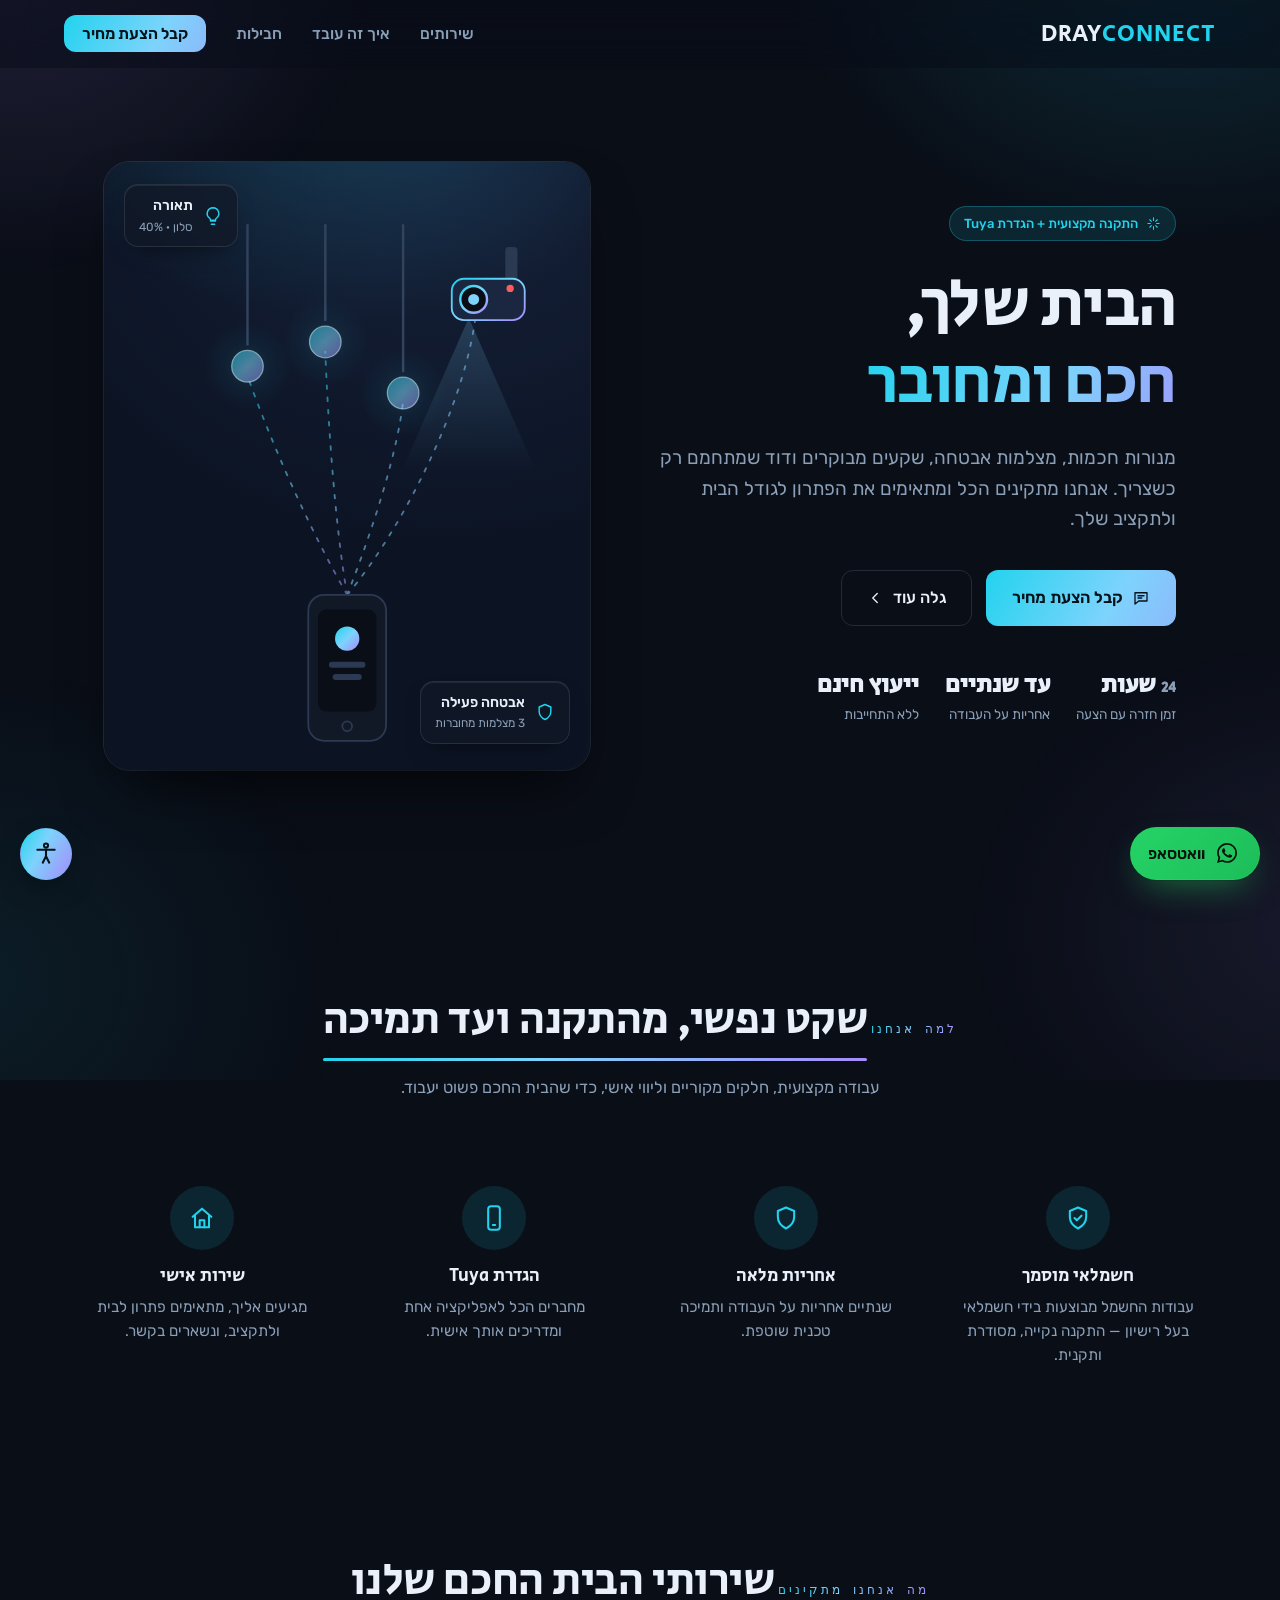
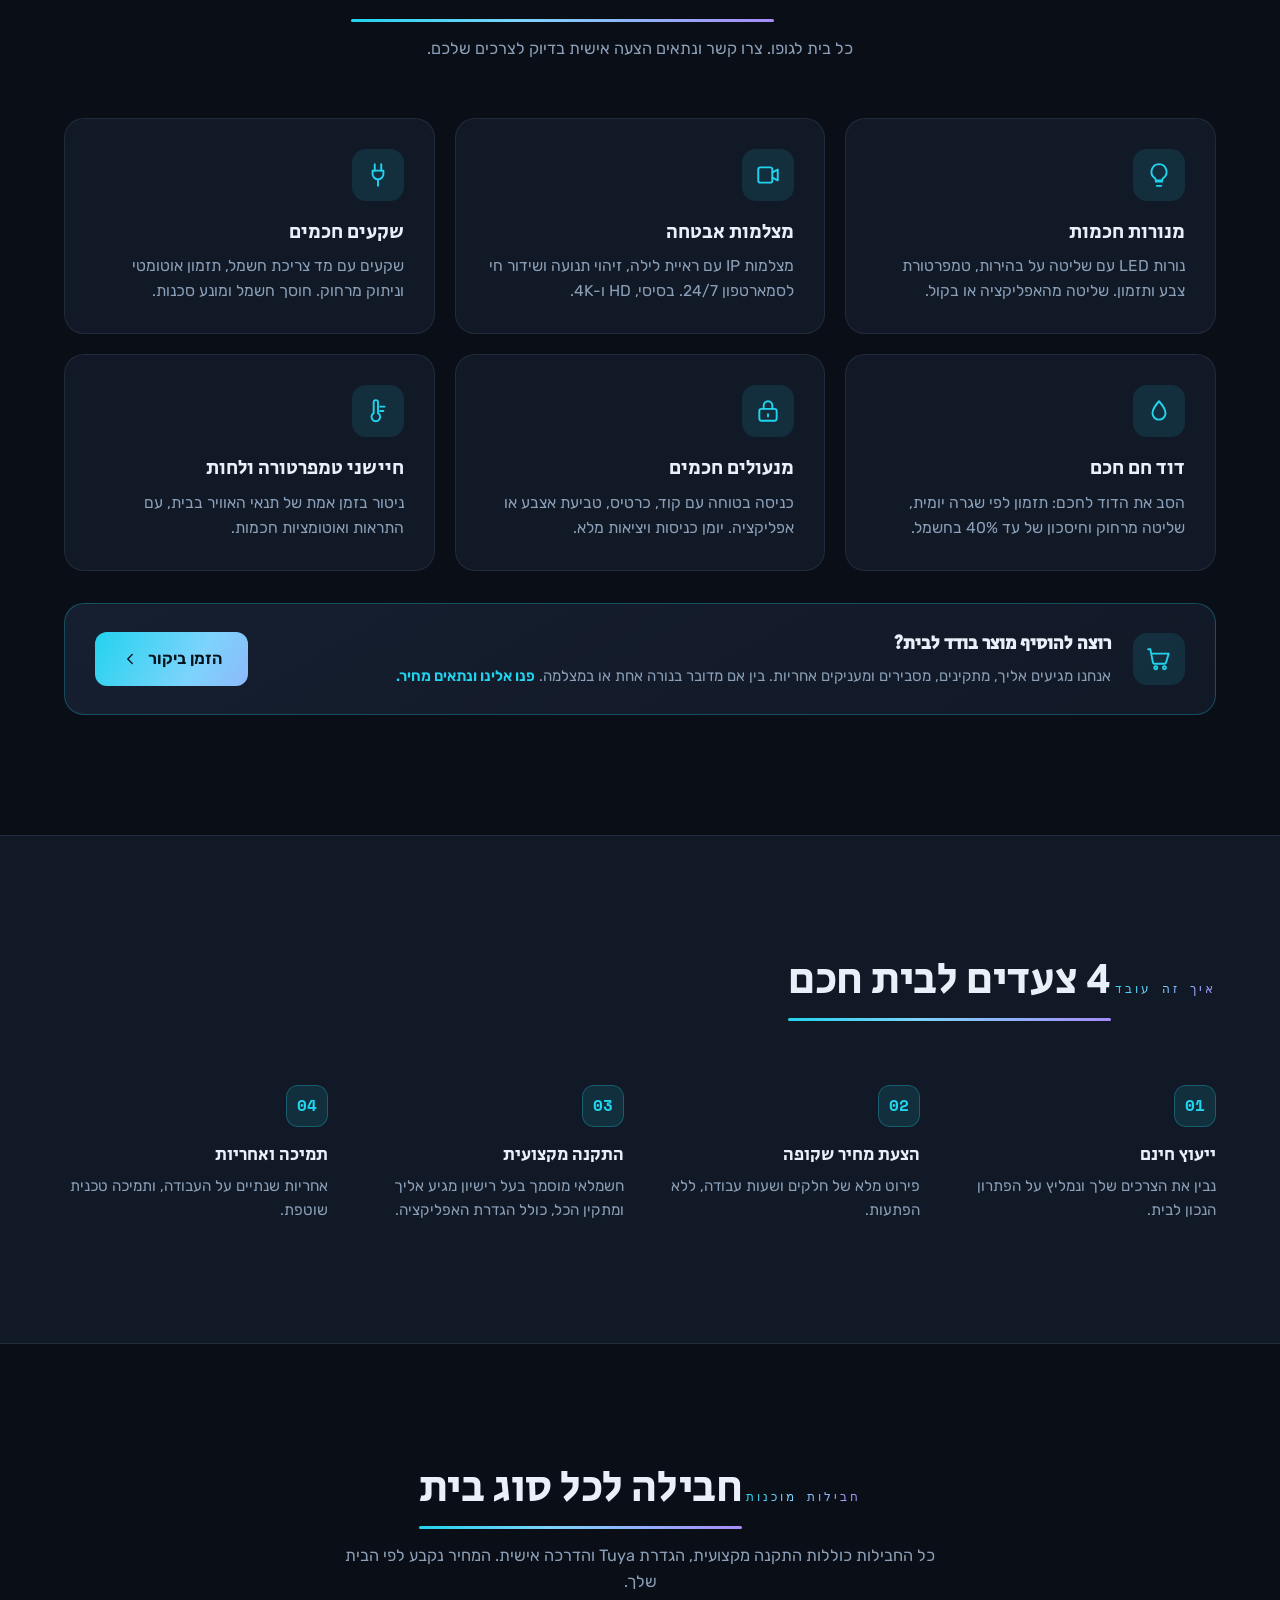
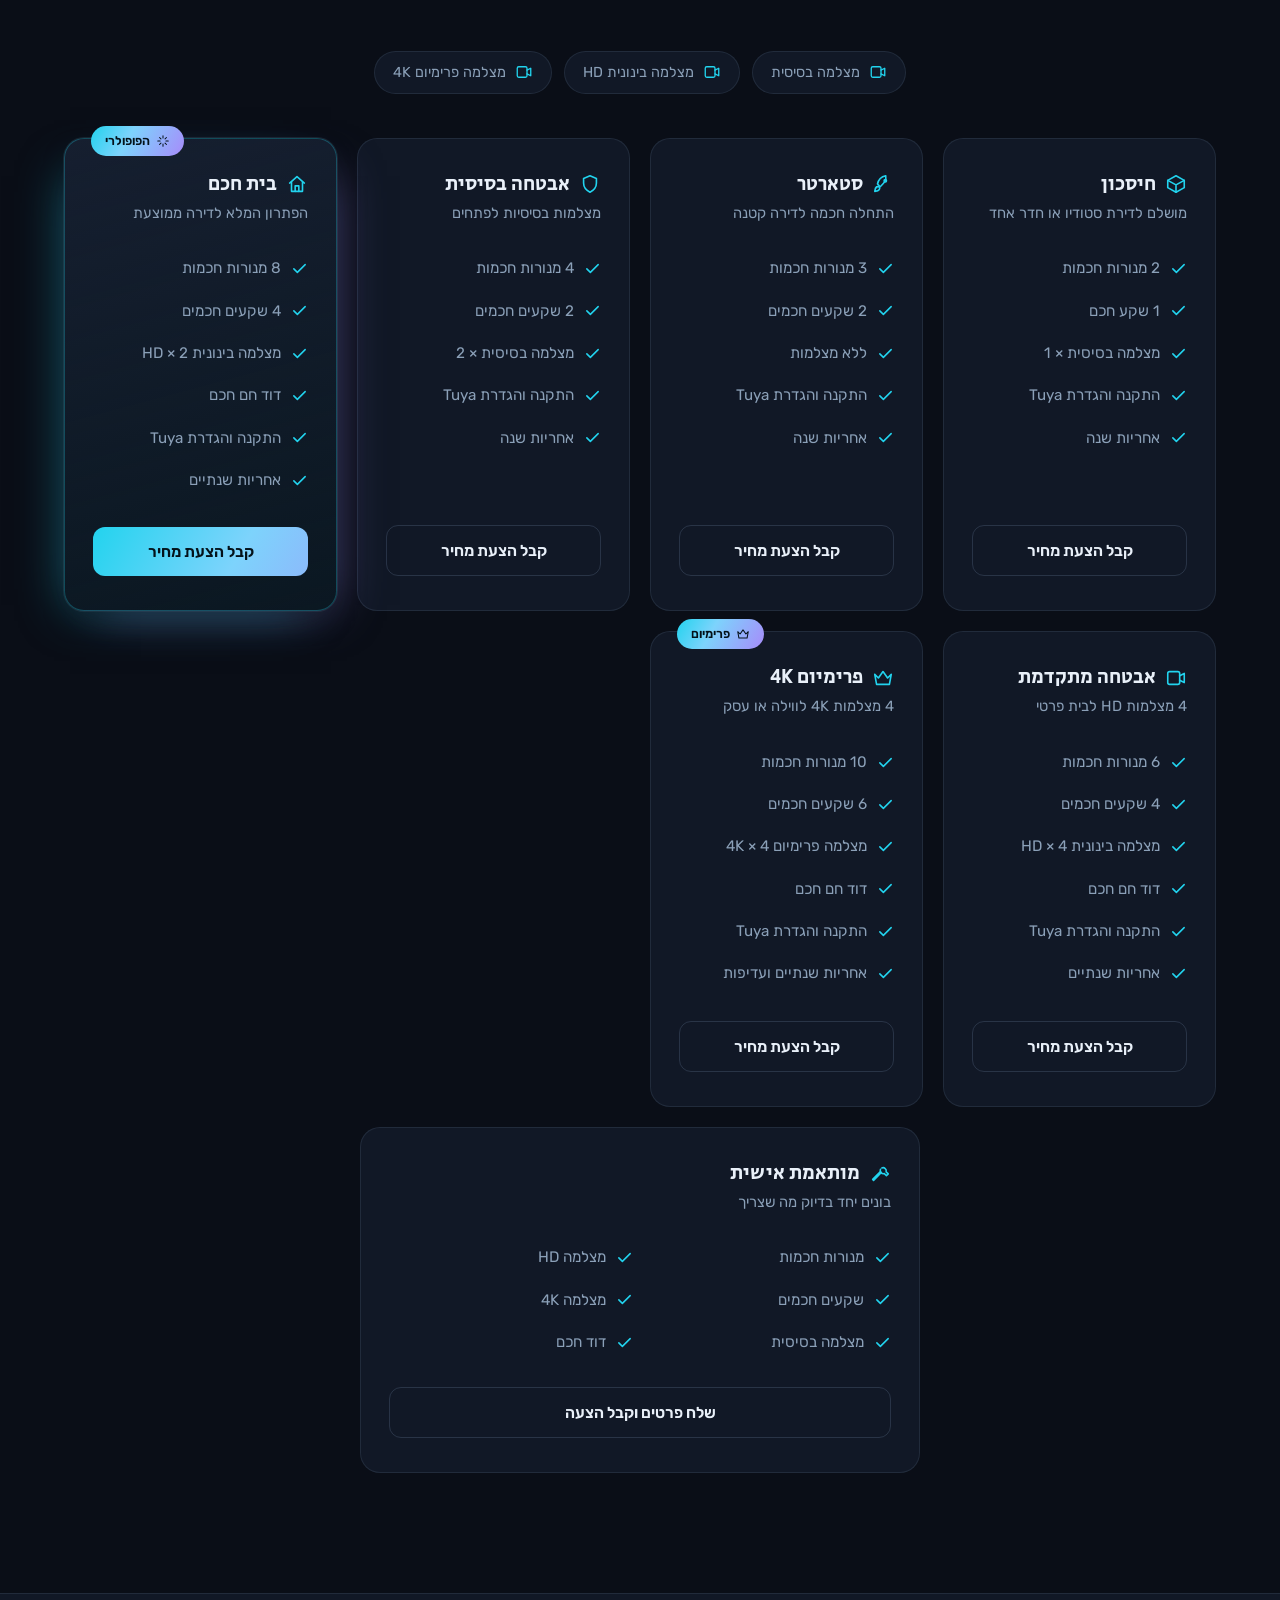
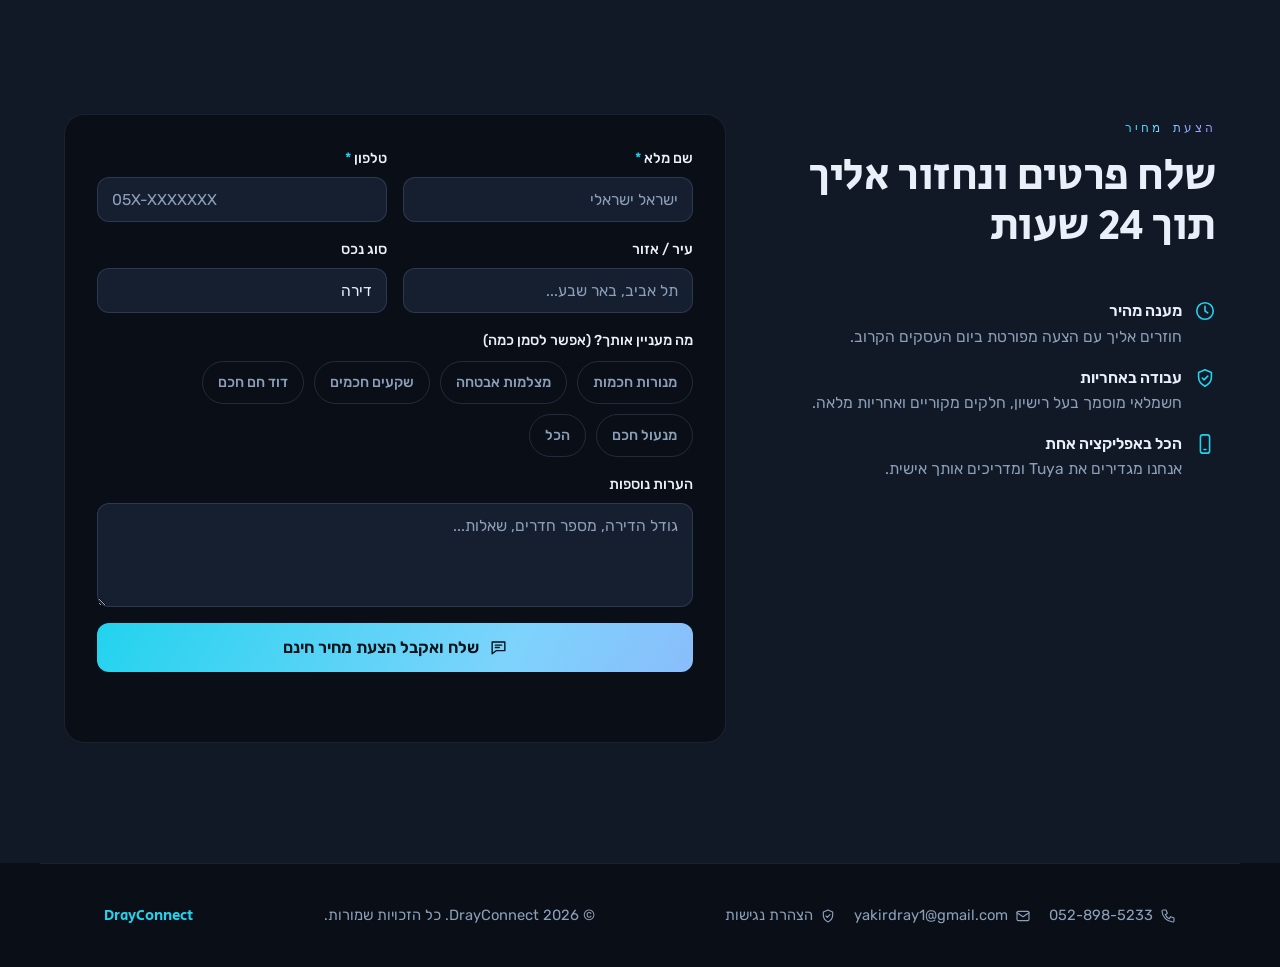
==== commit fc8ced87: "new legals" ====
--- a/index.html
+++ b/index.html
@@ -5,6 +5,94 @@
   <meta name="viewport" content="width=device-width, initial-scale=1.0">
   <title>DrayConnect | בית חכם בלחיצת כפתור</title>
   <meta name="description" content="DrayConnect מתקינה בתים חכמים: מנורות, מצלמות, שקעים ודוד חכם. ייעוץ חינם, התקנה מקצועית והגדרת Tuya. קבלו הצעת מחיר תוך 24 שעות.">
+  <!-- ═══ SITE CONFIG — עדכן כאן, לא בקוד למטה ═══════════════════════
+       SITE_URL   : הדומיין הסופי. חובה לעדכן אחרי רכישת דומיין —
+                    בלעדיו תגיות השיתוף (OG) ותמונת הוואטסאפ לא יעבדו.
+       WHATSAPP   : מספר בפורמט בינלאומי, בלי + ובלי מקפים.
+       EMAIL_KEY  : Access Key מ-https://web3forms.com (חינם, בלי הרשמה).
+                    כל עוד ריק — הלידים נשלחים בוואטסאפ בלבד.
+       GA_ID      : מזהה Google Analytics 4 (G-XXXXXXXXXX). ריק = כבוי.
+  ═══════════════════════════════════════════════════════════════════ -->
+  <script>
+    window.DRAYCONNECT_CONFIG = {
+      SITE_URL:  'https://drayconnect.co.il',
+      WHATSAPP:  '972528985233',
+      EMAIL_KEY: '',
+      GA_ID:     ''
+    };
+  </script>
+
+  <link rel="canonical" href="https://drayconnect.co.il/">
+  <meta name="theme-color" content="#0a0e17">
+  <meta name="robots" content="index, follow">
+
+  <!-- Open Graph / WhatsApp / Facebook -->
+  <meta property="og:type" content="website">
+  <meta property="og:locale" content="he_IL">
+  <meta property="og:site_name" content="DrayConnect">
+  <meta property="og:url" content="https://drayconnect.co.il/">
+  <meta property="og:title" content="DrayConnect | בית חכם בלחיצת כפתור">
+  <meta property="og:description" content="התקנת בתים חכמים: תאורה, מצלמות אבטחה, שקעים חכמים ודוד חכם. חשמלאי מוסמך, הגדרת Tuya מלאה ואחריות. הצעת מחיר תוך 24 שעות.">
+  <meta property="og:image" content="https://drayconnect.co.il/og-image.png">
+  <meta property="og:image:width" content="1200">
+  <meta property="og:image:height" content="630">
+  <meta property="og:image:alt" content="DrayConnect — בית חכם בלחיצת כפתור">
+
+  <!-- Twitter / X -->
+  <meta name="twitter:card" content="summary_large_image">
+  <meta name="twitter:title" content="DrayConnect | בית חכם בלחיצת כפתור">
+  <meta name="twitter:description" content="התקנת בתים חכמים: תאורה, מצלמות אבטחה, שקעים חכמים ודוד חכם. חשמלאי מוסמך ואחריות.">
+  <meta name="twitter:image" content="https://drayconnect.co.il/og-image.png">
+
+  <!-- Icons -->
+  <link rel="icon" href="favicon.ico" sizes="any">
+  <link rel="icon" type="image/png" href="favicon.png">
+  <link rel="apple-touch-icon" href="apple-touch-icon.png">
+
+  <!-- Local business structured data (Google) -->
+  <script type="application/ld+json">
+  {
+    "@context": "https://schema.org",
+    "@type": "HomeAndConstructionBusiness",
+    "@id": "https://drayconnect.co.il/#business",
+    "name": "DrayConnect",
+    "description": "התקנת בתים חכמים: תאורה חכמה, מצלמות אבטחה, שקעים חכמים ודוד חכם, כולל הגדרת אפליקציית Tuya.",
+    "url": "https://drayconnect.co.il/",
+    "telephone": "+972-52-898-5233",
+    "email": "yakirdray1@gmail.com",
+    "image": "https://drayconnect.co.il/og-image.png",
+    "logo": "https://drayconnect.co.il/favicon.png",
+    "priceRange": "₪₪",
+    "currenciesAccepted": "ILS",
+    "address": { "@type": "PostalAddress", "addressCountry": "IL" },
+    "areaServed": { "@type": "Country", "name": "IL" },
+    "knowsLanguage": "he",
+    "makesOffer": [
+      { "@type": "Offer", "itemOffered": { "@type": "Service", "name": "התקנת תאורה חכמה" } },
+      { "@type": "Offer", "itemOffered": { "@type": "Service", "name": "התקנת מצלמות אבטחה" } },
+      { "@type": "Offer", "itemOffered": { "@type": "Service", "name": "התקנת שקעים חכמים" } },
+      { "@type": "Offer", "itemOffered": { "@type": "Service", "name": "התקנת דוד חכם" } },
+      { "@type": "Offer", "itemOffered": { "@type": "Service", "name": "הגדרת אפליקציית Tuya" } }
+    ]
+  }
+  </script>
+
+  <!-- Google Analytics 4 — inert until GA_ID is set in SITE CONFIG above -->
+  <script>
+    (function () {
+      var id = (window.DRAYCONNECT_CONFIG || {}).GA_ID;
+      if (!id) return;
+      var t = document.createElement('script');
+      t.async = true;
+      t.src = 'https://www.googletagmanager.com/gtag/js?id=' + encodeURIComponent(id);
+      document.head.appendChild(t);
+      window.dataLayer = window.dataLayer || [];
+      window.gtag = function () { window.dataLayer.push(arguments); };
+      window.gtag('js', new Date());
+      window.gtag('config', id);
+    })();
+  </script>
+
   <link rel="preconnect" href="https://fonts.googleapis.com">
   <link rel="preconnect" href="https://fonts.gstatic.com" crossorigin>
   <link href="https://fonts.googleapis.com/css2?family=Secular+One&family=Rubik:wght@400;500;600;700&family=Heebo:wght@400;500;600&family=Space+Mono:wght@400;700&display=swap" rel="stylesheet">
@@ -100,7 +188,7 @@
       </div>
       <div class="hero-trust">
         <div><b><span class="count" data-count="24">24</span> שעות</b><span>זמן חזרה עם הצעה</span></div>
-        <div><b>שנתיים</b><span>אחריות על העבודה</span></div>
+        <div><b>עד שנתיים</b><span>אחריות על העבודה</span></div>
         <div><b>ייעוץ חינם</b><span>ללא התחייבות</span></div>
       </div>
     </div>
@@ -201,8 +289,8 @@
       <div class="trust-grid">
         <div class="trust-badge reveal" style="--i:0">
           <div class="trust-ic"><svg class="ic" aria-hidden="true" focusable="false"><use href="#i-badge"/></svg></div>
-          <h3>טכנאי מוסמך</h3>
-          <p>התקנה מקצועית בידי טכנאי מנוסה, נקייה ומסודרת.</p>
+          <h3>חשמלאי מוסמך</h3>
+          <p>עבודות החשמל מבוצעות בידי חשמלאי בעל רישיון — התקנה נקייה, מסודרת ותקנית.</p>
         </div>
         <div class="trust-badge reveal" style="--i:1">
           <div class="trust-ic"><svg class="ic" aria-hidden="true" focusable="false"><use href="#i-shield"/></svg></div>
@@ -298,7 +386,7 @@
         <div class="step reveal" style="--i:2">
           <div class="step-num">03</div>
           <h3>התקנה מקצועית</h3>
-          <p>טכנאי מוסמך מגיע אליך ומתקין הכל, כולל הגדרת האפליקציה.</p>
+          <p>חשמלאי מוסמך בעל רישיון מגיע אליך ומתקין הכל, כולל הגדרת האפליקציה.</p>
         </div>
         <div class="step reveal" style="--i:3">
           <div class="step-num">04</div>
@@ -436,7 +524,7 @@
         <h2 class="section-title">שלח פרטים ונחזור אליך תוך 24 שעות</h2>
         <ul class="quote-points">
           <li><svg class="ic" aria-hidden="true" focusable="false"><use href="#i-clock"/></svg><span><b>מענה מהיר</b>חוזרים אליך עם הצעה מפורטת ביום העסקים הקרוב.</span></li>
-          <li><svg class="ic" aria-hidden="true" focusable="false"><use href="#i-badge"/></svg><span><b>עבודה באחריות</b>טכנאי מוסמך, חלקים מקוריים ואחריות מלאה.</span></li>
+          <li><svg class="ic" aria-hidden="true" focusable="false"><use href="#i-badge"/></svg><span><b>עבודה באחריות</b>חשמלאי מוסמך בעל רישיון, חלקים מקוריים ואחריות מלאה.</span></li>
           <li><svg class="ic" aria-hidden="true" focusable="false"><use href="#i-app"/></svg><span><b>הכל באפליקציה אחת</b>אנחנו מגדירים את Tuya ומדריכים אותך אישית.</span></li>
         </ul>
       </aside>
@@ -495,6 +583,15 @@
 
   </main>
 
+  <!-- Floating WhatsApp CTA (bottom-start = visual right in RTL; a11y widget owns the other corner) -->
+  <a id="wa-fab" class="wa-fab" href="#" target="_blank" rel="noopener"
+     aria-label="פתיחת שיחת וואטסאפ עם DrayConnect">
+    <svg viewBox="0 0 24 24" aria-hidden="true" focusable="false">
+      <path d="M12.04 2c-5.46 0-9.91 4.45-9.91 9.91 0 1.75.46 3.45 1.32 4.95L2.05 22l5.25-1.38a9.87 9.87 0 0 0 4.74 1.21h.01c5.46 0 9.91-4.45 9.91-9.91 0-2.65-1.03-5.14-2.9-7.01A9.82 9.82 0 0 0 12.04 2Zm0 18.15h-.01a8.2 8.2 0 0 1-4.18-1.15l-.3-.18-3.12.82.83-3.04-.2-.31a8.18 8.18 0 0 1-1.26-4.38c0-4.54 3.7-8.23 8.24-8.23a8.2 8.2 0 0 1 8.23 8.24c0 4.54-3.69 8.23-8.23 8.23Zm4.52-6.16c-.25-.12-1.47-.72-1.69-.81-.23-.08-.39-.12-.56.13-.16.24-.64.8-.79.97-.14.16-.29.18-.54.06-.25-.13-1.05-.39-1.99-1.23-.74-.66-1.23-1.47-1.38-1.72-.14-.25-.01-.38.11-.5.11-.11.25-.29.37-.43.13-.15.17-.25.25-.41.08-.17.04-.31-.02-.43-.06-.12-.56-1.34-.76-1.84-.2-.48-.41-.42-.56-.43h-.48c-.17 0-.43.06-.66.31-.22.25-.87.85-.87 2.07 0 1.22.89 2.4 1.02 2.56.12.17 1.75 2.67 4.23 3.74.59.26 1.05.41 1.41.52.59.19 1.13.16 1.56.1.47-.07 1.47-.6 1.67-1.18.21-.58.21-1.07.15-1.18-.06-.11-.22-.17-.47-.29Z"/>
+    </svg>
+    <span class="wa-fab-label">וואטסאפ</span>
+  </a>
+
   <!-- FOOTER -->
   <footer>
     <div class="foot-contact">
@@ -563,6 +660,75 @@
       }
       function validPhone(v) { return (v.replace(/\D/g, '').length >= 9); }
 
+      var CFG = window.DRAYCONNECT_CONFIG || {};
+      var submitBtn = form.querySelector('.submit-btn');
+
+      // Collect every field into one readable Hebrew lead summary
+      function collect() {
+        var interests = [].slice
+          .call(form.querySelectorAll('input[name="interest"]:checked'))
+          .map(function (c) { return c.value; });
+        return {
+          name:     document.getElementById('q-name').value.trim(),
+          phone:    document.getElementById('q-phone').value.trim(),
+          city:     document.getElementById('q-city').value.trim(),
+          type:     document.getElementById('q-type').value,
+          interest: interests.join(', '),
+          notes:    document.getElementById('q-notes').value.trim()
+        };
+      }
+
+      function asText(d) {
+        return [
+          'פנייה חדשה מהאתר — DrayConnect',
+          '',
+          'שם: ' + d.name,
+          'טלפון: ' + d.phone,
+          'עיר: ' + (d.city || '—'),
+          'סוג נכס: ' + d.type,
+          'מתעניין ב: ' + (d.interest || '—'),
+          'הערות: ' + (d.notes || '—')
+        ].join('\n');
+      }
+
+      // Local backup — a lead is never lost even if the network fails
+      function backup(d) {
+        try {
+          var k = 'drayconnect_leads_v1';
+          var all = JSON.parse(localStorage.getItem(k) || '[]');
+          all.push({ at: new Date().toISOString(), lead: d });
+          localStorage.setItem(k, JSON.stringify(all.slice(-100)));
+        } catch (err) { /* private mode / quota — non-fatal */ }
+      }
+
+      function track(d) {
+        if (typeof window.gtag === 'function') {
+          window.gtag('event', 'generate_lead', {
+            event_category: 'quote_form',
+            interest: d.interest || 'none',
+            city: d.city || 'unknown'
+          });
+        }
+      }
+
+      function sendEmail(d) {
+        if (!CFG.EMAIL_KEY) return Promise.resolve(false);
+        return fetch('https://api.web3forms.com/submit', {
+          method: 'POST',
+          headers: { 'Content-Type': 'application/json', Accept: 'application/json' },
+          body: JSON.stringify({
+            access_key: CFG.EMAIL_KEY,
+            subject: 'ליד חדש מהאתר: ' + d.name + ' (' + d.phone + ')',
+            from_name: 'DrayConnect — טופס הצעת מחיר',
+            name: d.name, phone: d.phone, city: d.city,
+            propertyType: d.type, interest: d.interest, notes: d.notes,
+            message: asText(d)
+          })
+        })
+          .then(function (r) { return r.ok; })
+          .catch(function () { return false; });
+      }
+
       form.addEventListener('submit', function (e) {
         e.preventDefault();
         var name = document.getElementById('q-name');
@@ -580,8 +746,35 @@
           firstBad.focus();
           return;
         }
-        status.textContent = 'תודה! הפרטים נקלטו. נחזור אליך תוך 24 שעות.';
-        form.reset();
+
+        var lead = collect();
+        backup(lead);
+        track(lead);
+
+        // Open WhatsApp synchronously — inside the click gesture, or popup blockers eat it
+        var waWin = null;
+        if (CFG.WHATSAPP) {
+          waWin = window.open(
+            'https://wa.me/' + CFG.WHATSAPP + '?text=' + encodeURIComponent(asText(lead)),
+            '_blank', 'noopener'
+          );
+        }
+
+        submitBtn.disabled = true;
+        status.textContent = 'שולח...';
+
+        sendEmail(lead).then(function (mailed) {
+          submitBtn.disabled = false;
+          if (mailed) {
+            status.textContent = 'תודה! הפנייה התקבלה אצלנו. נחזור אליך תוך 24 שעות.';
+            form.reset();
+          } else if (waWin) {
+            status.textContent = 'נפתח וואטסאפ עם הפרטים שמילאת — לחץ "שלח" שם כדי להשלים את הפנייה.';
+          } else {
+            status.textContent = 'החלון נחסם על ידי הדפדפן. אפשר להתקשר ל-052-898-5233 ' +
+                                 'או לשלוח וואטסאפ, והפרטים שמילאת שמורים.';
+          }
+        });
       });
 
       // Clear a field's error as the user corrects it
@@ -623,6 +816,23 @@
     })();
   </script>
 
+  <script>
+    // Build the WhatsApp link from SITE CONFIG; hide the button if no number is set.
+    (function () {
+      var fab = document.getElementById('wa-fab');
+      if (!fab) return;
+      var num = (window.DRAYCONNECT_CONFIG || {}).WHATSAPP;
+      if (!num) { fab.hidden = true; return; }
+      var msg = 'היי, הגעתי מהאתר של DrayConnect ואשמח לקבל הצעת מחיר לבית חכם.';
+      fab.href = 'https://wa.me/' + num + '?text=' + encodeURIComponent(msg);
+      fab.addEventListener('click', function () {
+        if (typeof window.gtag === 'function') {
+          window.gtag('event', 'contact', { event_category: 'whatsapp_fab' });
+        }
+      });
+    })();
+  </script>
+
   <!-- Accessibility preferences widget (IS 5568 / Regulation 35) -->
   <script src="a11y.js" defer></script>
 </body>
--- a/style.css
+++ b/style.css
@@ -1098,3 +1098,45 @@
   html[class*="a11y-lines-"] li { line-height: normal !important; }
   #a11y-trigger, #a11y-panel, .skip-link { display: none !important; }
 }
+
+/* ── Floating WhatsApp CTA ──────────────────────────────
+   Sits at bottom inline-start (visual RIGHT in this RTL page);
+   #a11y-trigger owns bottom inline-end, so the two never collide. */
+.wa-fab {
+  position: fixed;
+  bottom: 20px;
+  inset-inline-start: 20px;
+  z-index: 190;
+  display: inline-flex;
+  align-items: center;
+  gap: 10px;
+  padding: 13px 20px 13px 17px;
+  border-radius: 999px;
+  border: 1px solid rgba(37, 211, 102, 0.35);
+  background: linear-gradient(135deg, #25d366 0%, #1dbd5a 100%);
+  color: #04120a;
+  font-family: 'Rubik', sans-serif;
+  font-weight: 600;
+  font-size: 0.98rem;
+  text-decoration: none;
+  box-shadow: 0 14px 34px -12px rgba(37, 211, 102, 0.55), var(--shadow-sm);
+  transition: transform .2s var(--ease-out), box-shadow .2s var(--ease-out);
+}
+.wa-fab svg { width: 24px; height: 24px; fill: currentColor; flex: none; }
+.wa-fab:hover { transform: translateY(-2px); box-shadow: 0 20px 44px -12px rgba(37, 211, 102, 0.65); }
+.wa-fab:active { transform: scale(0.97); }
+.wa-fab:focus-visible { outline: 3px solid var(--accent); outline-offset: 3px; }
+
+/* Collapse to a circle on phones so it never covers the content */
+@media (max-width: 560px) {
+  .wa-fab { padding: 0; width: 52px; height: 52px; justify-content: center; gap: 0; }
+  .wa-fab-label { display: none; }
+}
+
+@media (prefers-reduced-motion: reduce) {
+  .wa-fab { transition: none; }
+  .wa-fab:hover, .wa-fab:active { transform: none; }
+}
+
+/* High-contrast a11y modes must not wash the button out */
+.a11y-contrast-high .wa-fab { border-color: #000; color: #000; }
